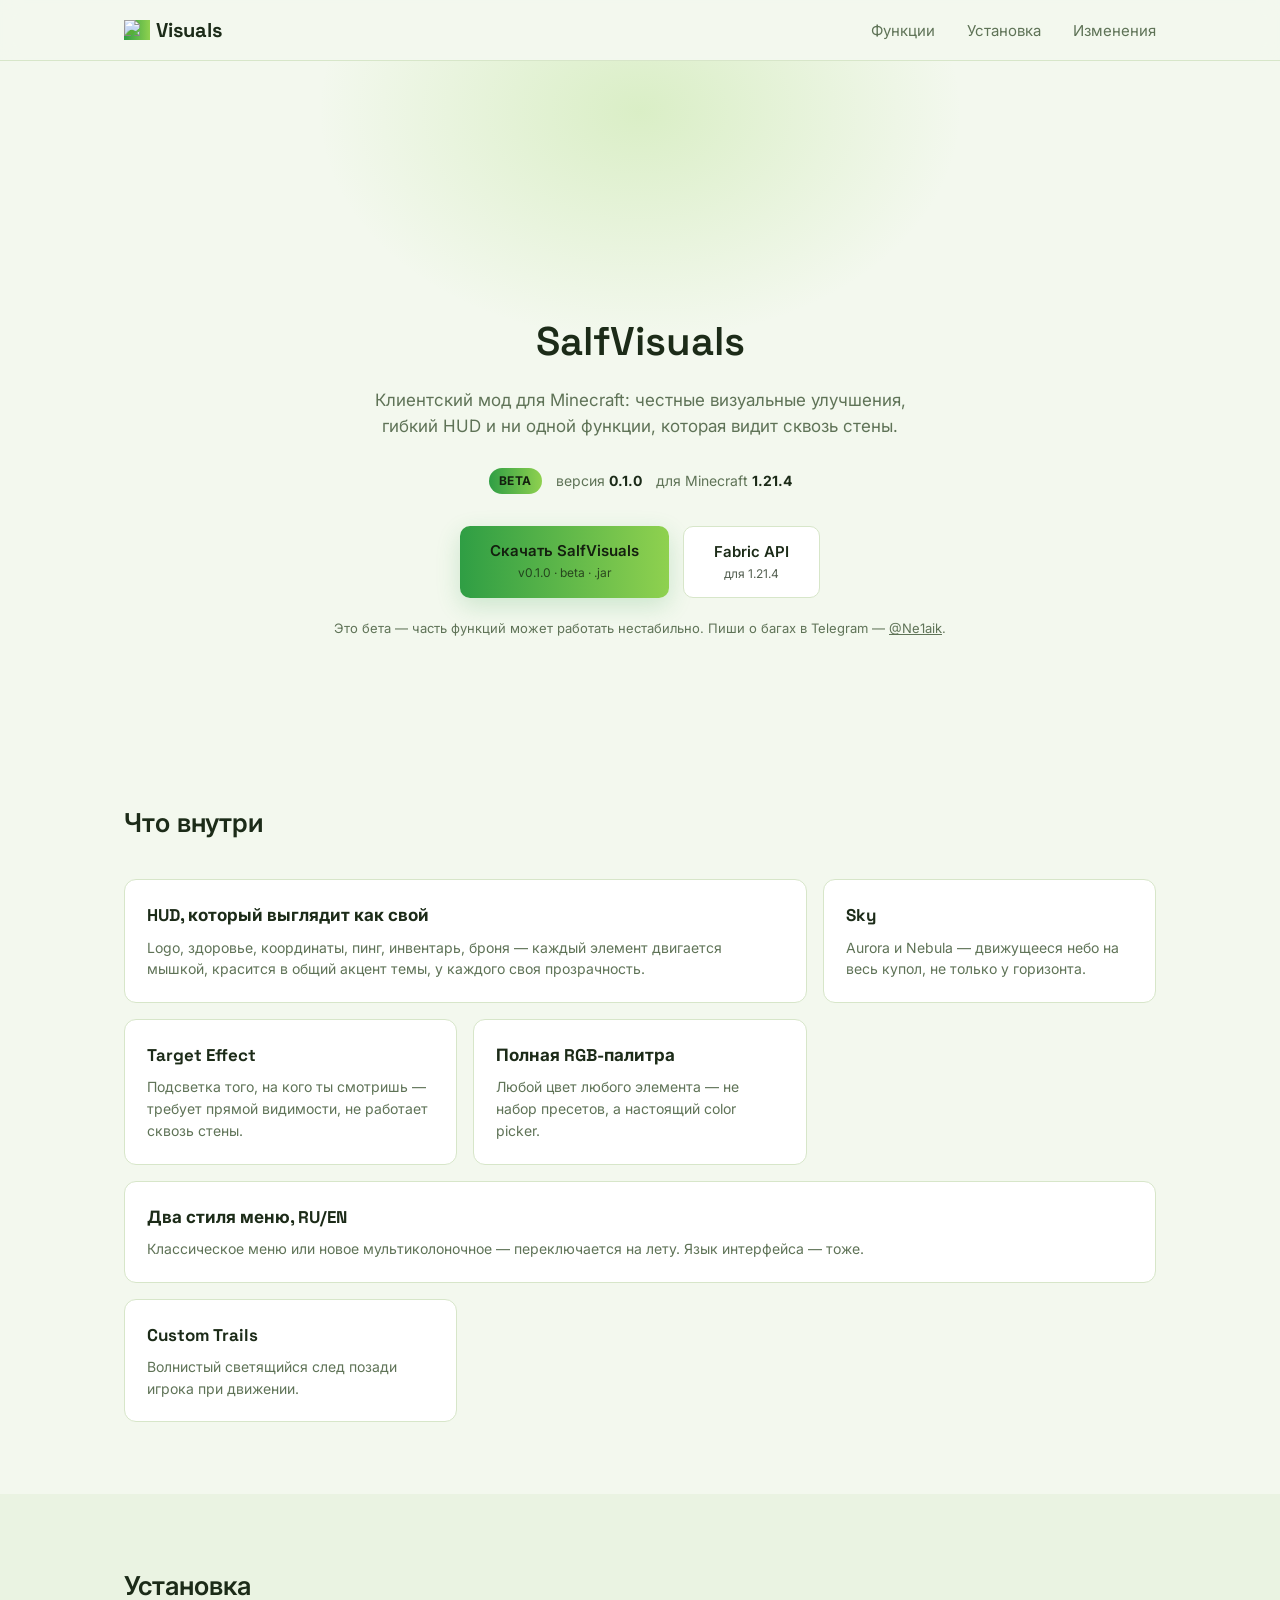
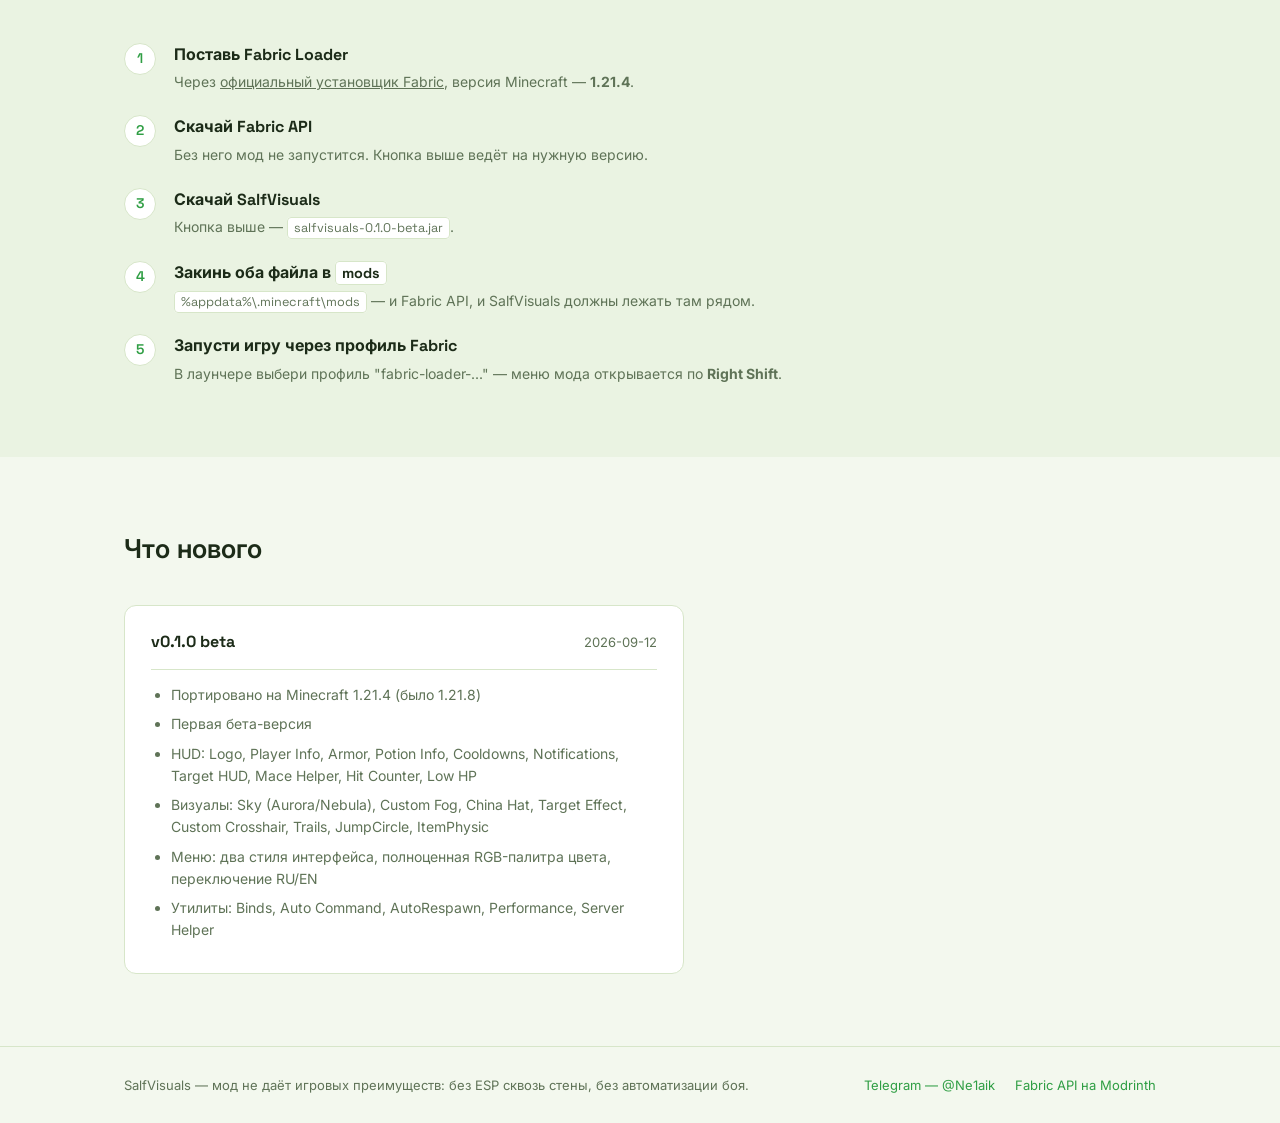
==== index.html @ 9f73f0ee "Add files via upload" ====
<!DOCTYPE html>
<html lang="ru">
<head>
<meta charset="UTF-8">
<meta name="viewport" content="width=device-width, initial-scale=1.0">
<title>SalfVisuals — визуальный клиент для Minecraft</title>
<link rel="preconnect" href="https://fonts.googleapis.com">
<link href="https://fonts.googleapis.com/css2?family=Space+Grotesk:wght@400;500;600;700&family=Inter:wght@400;500;600&display=swap" rel="stylesheet">
<link rel="stylesheet" href="style.css">
</head>
<body>

<header class="topbar">
  <div class="wrap topbar-inner">
    <span class="wordmark"><img src="assets/sf_logo.png" alt="SF" class="wordmark-icon">Visuals</span>
    <nav class="topnav">
      <a href="#features">Функции</a>
      <a href="#install">Установка</a>
      <a href="#changelog">Изменения</a>
    </nav>
  </div>
</header>

<section class="hero">
  <div class="wrap hero-inner">
    <img src="assets/sf_logo.png" alt="SF" class="hero-logo-img">
    <h1>SalfVisuals</h1>
    <p class="hero-tagline">Клиентский мод для Minecraft: честные визуальные улучшения, гибкий HUD и ни одной функции, которая видит сквозь стены.</p>

    <div class="hero-meta">
      <span class="badge" id="badge-stage">BETA</span>
      <span class="meta-item">версия <strong id="meta-version">—</strong></span>
      <span class="meta-item">для Minecraft <strong id="meta-mc">—</strong></span>
    </div>

    <div class="hero-actions">
      <a href="#" class="btn btn-primary" id="download-jar">
        Скачать SalfVisuals
        <span class="btn-sub" id="download-jar-sub">.jar файл</span>
      </a>
      <a href="#" class="btn btn-secondary" id="download-fabric" target="_blank" rel="noopener">
        Fabric API
        <span class="btn-sub" id="download-fabric-sub">обязательно нужен</span>
      </a>
    </div>

    <p class="hero-note">Это бета — часть функций может работать нестабильно. Пиши о багах в Telegram — <a href="https://t.me/Ne1aik" target="_blank" rel="noopener">@Ne1aik</a>.</p>
  </div>
</section>

<section class="section" id="features">
  <div class="wrap">
    <h2>Что внутри</h2>
    <div class="feature-grid">

      <article class="feature feature-large">
        <h3>HUD, который выглядит как свой</h3>
        <p>Logo, здоровье, координаты, пинг, инвентарь, броня — каждый элемент двигается мышкой, красится в общий акцент темы, у каждого своя прозрачность.</p>
      </article>

      <article class="feature">
        <h3>Sky</h3>
        <p>Aurora и Nebula — движущееся небо на весь купол, не только у горизонта.</p>
      </article>

      <article class="feature">
        <h3>Target Effect</h3>
        <p>Подсветка того, на кого ты смотришь — требует прямой видимости, не работает сквозь стены.</p>
      </article>

      <article class="feature">
        <h3>Полная RGB-палитра</h3>
        <p>Любой цвет любого элемента — не набор пресетов, а настоящий color picker.</p>
      </article>

      <article class="feature feature-wide">
        <h3>Два стиля меню, RU/EN</h3>
        <p>Классическое меню или новое мультиколоночное — переключается на лету. Язык интерфейса — тоже.</p>
      </article>

      <article class="feature">
        <h3>Custom Trails</h3>
        <p>Волнистый светящийся след позади игрока при движении.</p>
      </article>

    </div>
  </div>
</section>

<section class="section section-alt" id="install">
  <div class="wrap">
    <h2>Установка</h2>
    <ol class="steps">
      <li>
        <span class="step-num">1</span>
        <div>
          <h4>Поставь Fabric Loader</h4>
          <p>Через <a href="https://fabricmc.net/use/installer/" target="_blank" rel="noopener">официальный установщик Fabric</a>, версия Minecraft — <strong id="step-mc">1.21.4</strong>.</p>
        </div>
      </li>
      <li>
        <span class="step-num">2</span>
        <div>
          <h4>Скачай Fabric API</h4>
          <p>Без него мод не запустится. Кнопка выше ведёт на нужную версию.</p>
        </div>
      </li>
      <li>
        <span class="step-num">3</span>
        <div>
          <h4>Скачай SalfVisuals</h4>
          <p>Кнопка выше — <code id="step-jar">salfvisuals-0.1.0-beta.jar</code>.</p>
        </div>
      </li>
      <li>
        <span class="step-num">4</span>
        <div>
          <h4>Закинь оба файла в <code>mods</code></h4>
          <p><code>%appdata%\.minecraft\mods</code> — и Fabric API, и SalfVisuals должны лежать там рядом.</p>
        </div>
      </li>
      <li>
        <span class="step-num">5</span>
        <div>
          <h4>Запусти игру через профиль Fabric</h4>
          <p>В лаунчере выбери профиль "fabric-loader-..." — меню мода открывается по <strong>Right Shift</strong>.</p>
        </div>
      </li>
    </ol>
  </div>
</section>

<section class="section" id="changelog">
  <div class="wrap">
    <h2>Что нового</h2>
    <div class="changelog-card">
      <div class="changelog-head">
        <strong id="changelog-version">v0.1.0 beta</strong>
        <span id="changelog-date">—</span>
      </div>
      <ul id="changelog-list"></ul>
    </div>
  </div>
</section>

<footer class="footer">
  <div class="wrap footer-inner">
    <span>SalfVisuals — мод не даёт игровых преимуществ: без ESP сквозь стены, без автоматизации боя.</span>
    <span class="footer-links">
      <a href="https://t.me/Ne1aik" target="_blank" rel="noopener">Telegram — @Ne1aik</a>
      <a href="https://modrinth.com/mod/fabric-api" target="_blank" rel="noopener">Fabric API на Modrinth</a>
    </span>
  </div>
</footer>

<script src="script.js"></script>
</body>
</html>
---- style.css ----
:root {
  --bg: #f3f8ee;
  --bg-alt: #eaf3e2;
  --card: #ffffff;
  --card-border: #d7e6c9;
  --text: #1c2b18;
  --text-dim: #5f7357;
  --accent-a: #2f9e44;
  --accent-b: #8fd14f;
  --grad: linear-gradient(90deg, var(--accent-a), var(--accent-b));
}

* { box-sizing: border-box; }

html { scroll-behavior: smooth; }

body {
  margin: 0;
  background: var(--bg);
  color: var(--text);
  font-family: 'Inter', system-ui, sans-serif;
  line-height: 1.55;
  -webkit-font-smoothing: antialiased;
}

h1, h2, h3, h4, .wordmark {
  font-family: 'Space Grotesk', 'Inter', sans-serif;
}

.wrap {
  max-width: 1080px;
  margin: 0 auto;
  padding: 0 24px;
}

a { color: inherit; }

code {
  font-family: 'Space Grotesk', monospace;
  background: var(--card);
  border: 1px solid var(--card-border);
  border-radius: 4px;
  padding: 2px 6px;
  font-size: 0.9em;
}

.topbar {
  position: sticky;
  top: 0;
  z-index: 10;
  background: rgba(243, 248, 238, 0.85);
  backdrop-filter: blur(10px);
  border-bottom: 1px solid var(--card-border);
}
.topbar-inner {
  display: flex;
  align-items: center;
  justify-content: space-between;
  height: 60px;
}
.wordmark {
  display: flex;
  align-items: center;
  gap: 6px;
  font-weight: 700;
  font-size: 20px;
  color: var(--text);
}
.wordmark-icon {
  width: 26px;
  height: auto;
  aspect-ratio: 452 / 331;
  -webkit-mask-image: var(--logo-mask);
  mask-image: var(--logo-mask);
  -webkit-mask-size: contain;
  mask-size: contain;
  -webkit-mask-repeat: no-repeat;
  mask-repeat: no-repeat;
  -webkit-mask-position: center;
  mask-position: center;
  background: var(--grad);
  display: inline-block;
}
.topnav a {
  text-decoration: none;
  color: var(--text-dim);
  margin-left: 28px;
  font-size: 15px;
  transition: color 0.15s;
}
.topnav a:hover { color: var(--text); }

.hero {
  padding: 100px 0 80px;
  text-align: center;
  position: relative;
  overflow: hidden;
}
.hero::before {
  content: "";
  position: absolute;
  top: -200px;
  left: 50%;
  transform: translateX(-50%);
  width: 700px;
  height: 500px;
  background: radial-gradient(ellipse at center, rgba(143, 209, 79, 0.25), transparent 65%);
  pointer-events: none;
}
.hero-inner { position: relative; }
.hero-logo-img {
  --logo-mask: url('assets/sf_logo.png');
  width: 180px;
  height: auto;
  aspect-ratio: 452 / 331;
  -webkit-mask-image: var(--logo-mask);
  mask-image: var(--logo-mask);
  -webkit-mask-size: contain;
  mask-size: contain;
  -webkit-mask-repeat: no-repeat;
  mask-repeat: no-repeat;
  -webkit-mask-position: center;
  mask-position: center;
  background: var(--grad);
  display: block;
  margin: 0 auto 18px;
}
.hero h1 {
  font-size: 40px;
  font-weight: 600;
  margin: 0 0 14px;

}
.hero-tagline {
  max-width: 540px;
  margin: 0 auto 28px;
  color: var(--text-dim);
  font-size: 17px;
}
.hero-meta {
  display: flex;
  align-items: center;
  justify-content: center;
  gap: 14px;
  margin-bottom: 32px;
  flex-wrap: wrap;
}
.badge {
  background: var(--grad);
  color: #14200f;
  font-weight: 700;
  font-size: 12px;
  padding: 4px 10px;
  border-radius: 20px;
  letter-spacing: 0.5px;
}
.meta-item {
  color: var(--text-dim);
  font-size: 14px;
}
.meta-item strong { color: var(--text); }

.hero-actions {
  display: flex;
  gap: 14px;
  justify-content: center;
  flex-wrap: wrap;
  margin-bottom: 20px;
}
.btn {
  display: flex;
  flex-direction: column;
  align-items: center;
  padding: 13px 30px;
  border-radius: 10px;
  text-decoration: none;
  font-weight: 600;
  font-size: 15px;
  transition: transform 0.15s, box-shadow 0.15s;
}
.btn:hover { transform: translateY(-1px); }
.btn-primary {
  background: var(--grad);
  color: #14200f;
  box-shadow: 0 8px 24px rgba(47, 158, 68, 0.2);
}
.btn-secondary {
  background: var(--card);
  border: 1px solid var(--card-border);
  color: var(--text);
}
.btn-sub {
  font-weight: 400;
  font-size: 12px;
  opacity: 0.75;
  margin-top: 2px;
}
.hero-note {
  color: var(--text-dim);
  font-size: 13px;
}

.section { padding: 72px 0; }
.section-alt { background: var(--bg-alt); }
.section h2 {
  font-size: 26px;
  font-weight: 600;
  margin: 0 0 36px;
}

.feature-grid {
  display: grid;
  grid-template-columns: repeat(3, 1fr);
  gap: 16px;
}
.feature {
  background: var(--card);
  border: 1px solid var(--card-border);
  border-radius: 12px;
  padding: 22px;
}
.feature-large { grid-column: span 2; }
.feature-wide { grid-column: span 3; }
.feature h3 {
  font-size: 17px;
  margin: 0 0 8px;
}
.feature p {
  margin: 0;
  color: var(--text-dim);
  font-size: 14px;
}

.steps {
  list-style: none;
  padding: 0;
  margin: 0;
  display: flex;
  flex-direction: column;
  gap: 22px;
}
.steps li {
  display: flex;
  gap: 18px;
  align-items: flex-start;
}
.step-num {
  flex-shrink: 0;
  width: 32px;
  height: 32px;
  border-radius: 50%;
  background: var(--card);
  border: 1px solid var(--card-border);
  display: flex;
  align-items: center;
  justify-content: center;
  font-family: 'Space Grotesk', sans-serif;
  font-weight: 600;
  font-size: 14px;
  color: var(--accent-a);
}
.steps h4 {
  margin: 0 0 4px;
  font-size: 16px;
}
.steps p {
  margin: 0;
  color: var(--text-dim);
  font-size: 14px;
}

.changelog-card {
  background: var(--card);
  border: 1px solid var(--card-border);
  border-radius: 12px;
  padding: 24px 26px;
  max-width: 560px;
}
.changelog-head {
  display: flex;
  justify-content: space-between;
  align-items: baseline;
  margin-bottom: 14px;
  padding-bottom: 14px;
  border-bottom: 1px solid var(--card-border);
}
.changelog-head strong { font-family: 'Space Grotesk', sans-serif; font-size: 16px; }
.changelog-head span { color: var(--text-dim); font-size: 13px; }
#changelog-list {
  margin: 0;
  padding-left: 20px;
  color: var(--text-dim);
  font-size: 14px;
}
#changelog-list li { margin-bottom: 8px; }

.footer {
  border-top: 1px solid var(--card-border);
  padding: 28px 0;
}
.footer-inner {
  display: flex;
  justify-content: space-between;
  align-items: center;
  flex-wrap: wrap;
  gap: 12px;
  color: var(--text-dim);
  font-size: 13px;
}
.footer-links {
  display: flex;
  gap: 20px;
  flex-wrap: wrap;
}
.footer-inner a {
  text-decoration: none;
  color: var(--accent-a);
}

@media (max-width: 720px) {
  .feature-grid { grid-template-columns: 1fr; }
  .feature-large, .feature-wide { grid-column: span 1; }
  .hero h1 { font-size: 30px; }
  .hero-logo-img { width: 130px; }
  .topnav { display: none; }
}

@media (prefers-reduced-motion: reduce) {
  html { scroll-behavior: auto; }
  .btn:hover { transform: none; }
}

a:focus-visible, .btn:focus-visible {
  outline: 2px solid var(--accent-a);
  outline-offset: 2px;
}
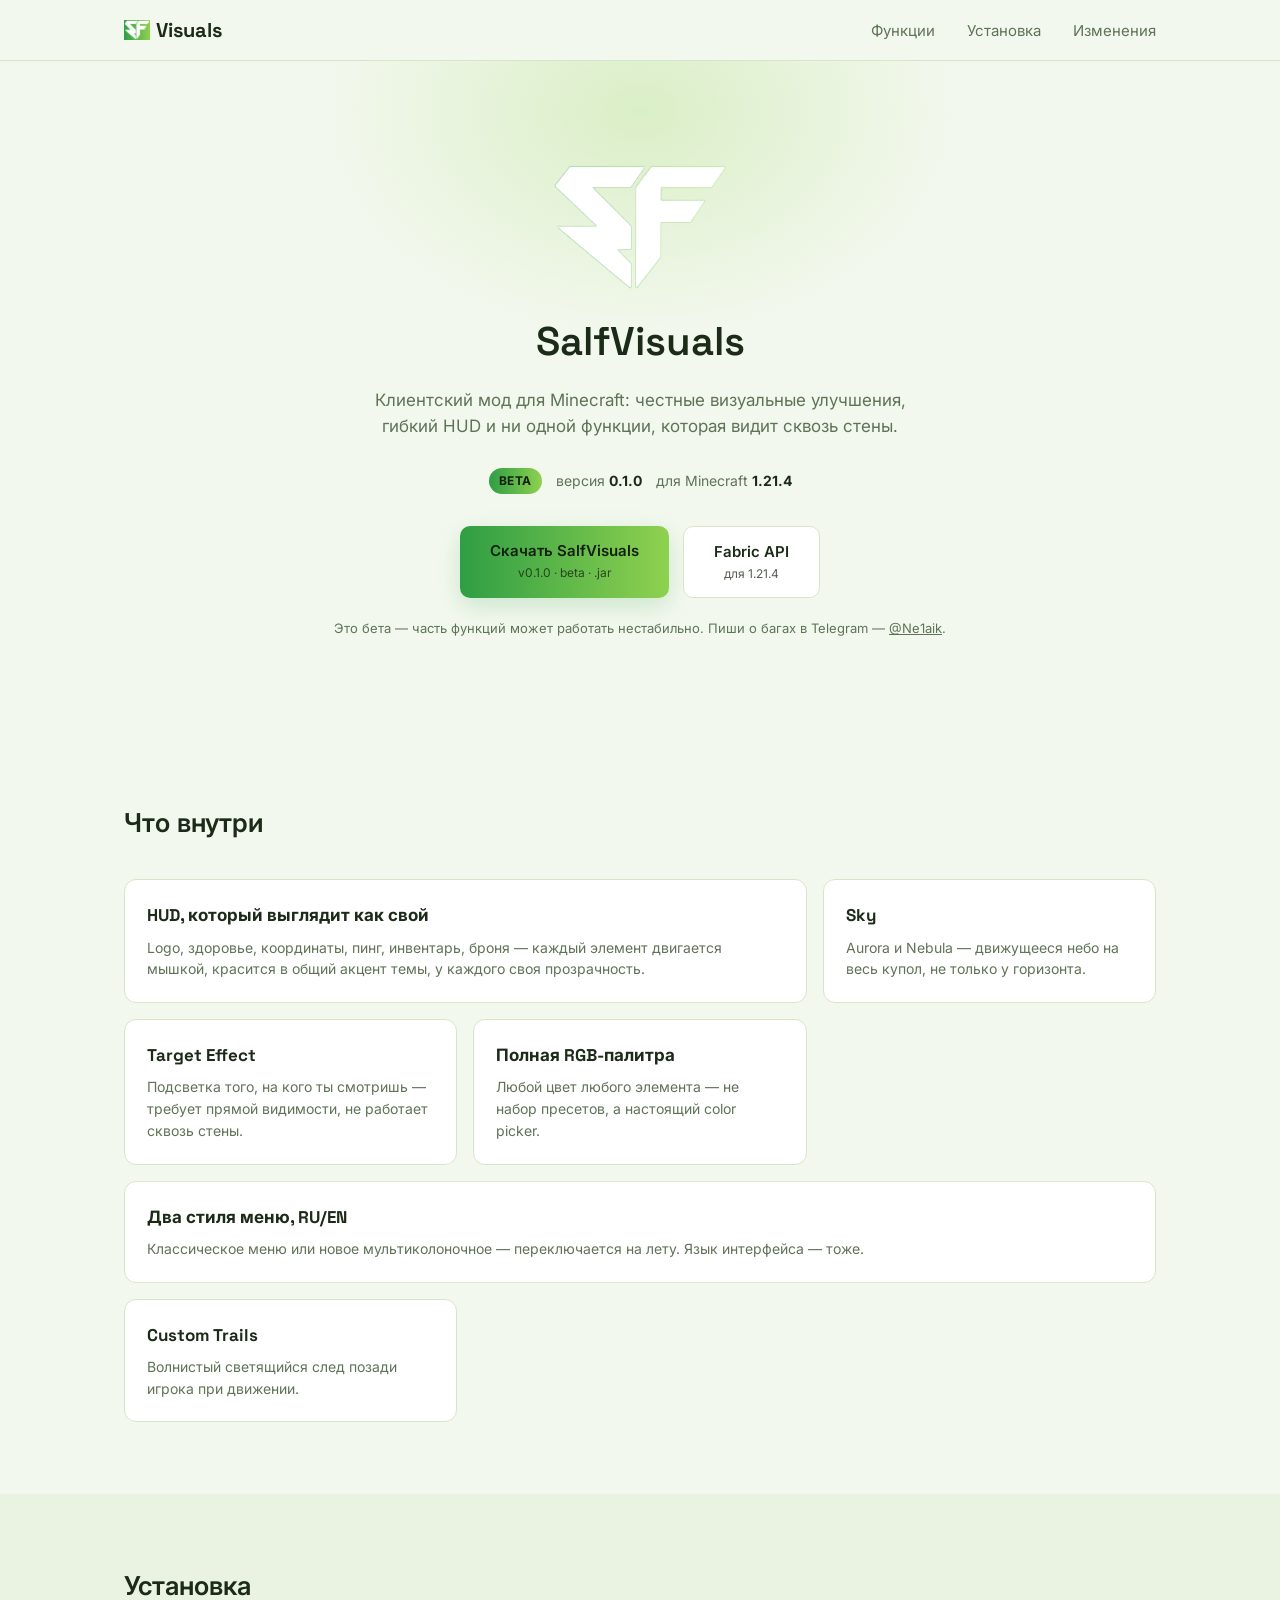
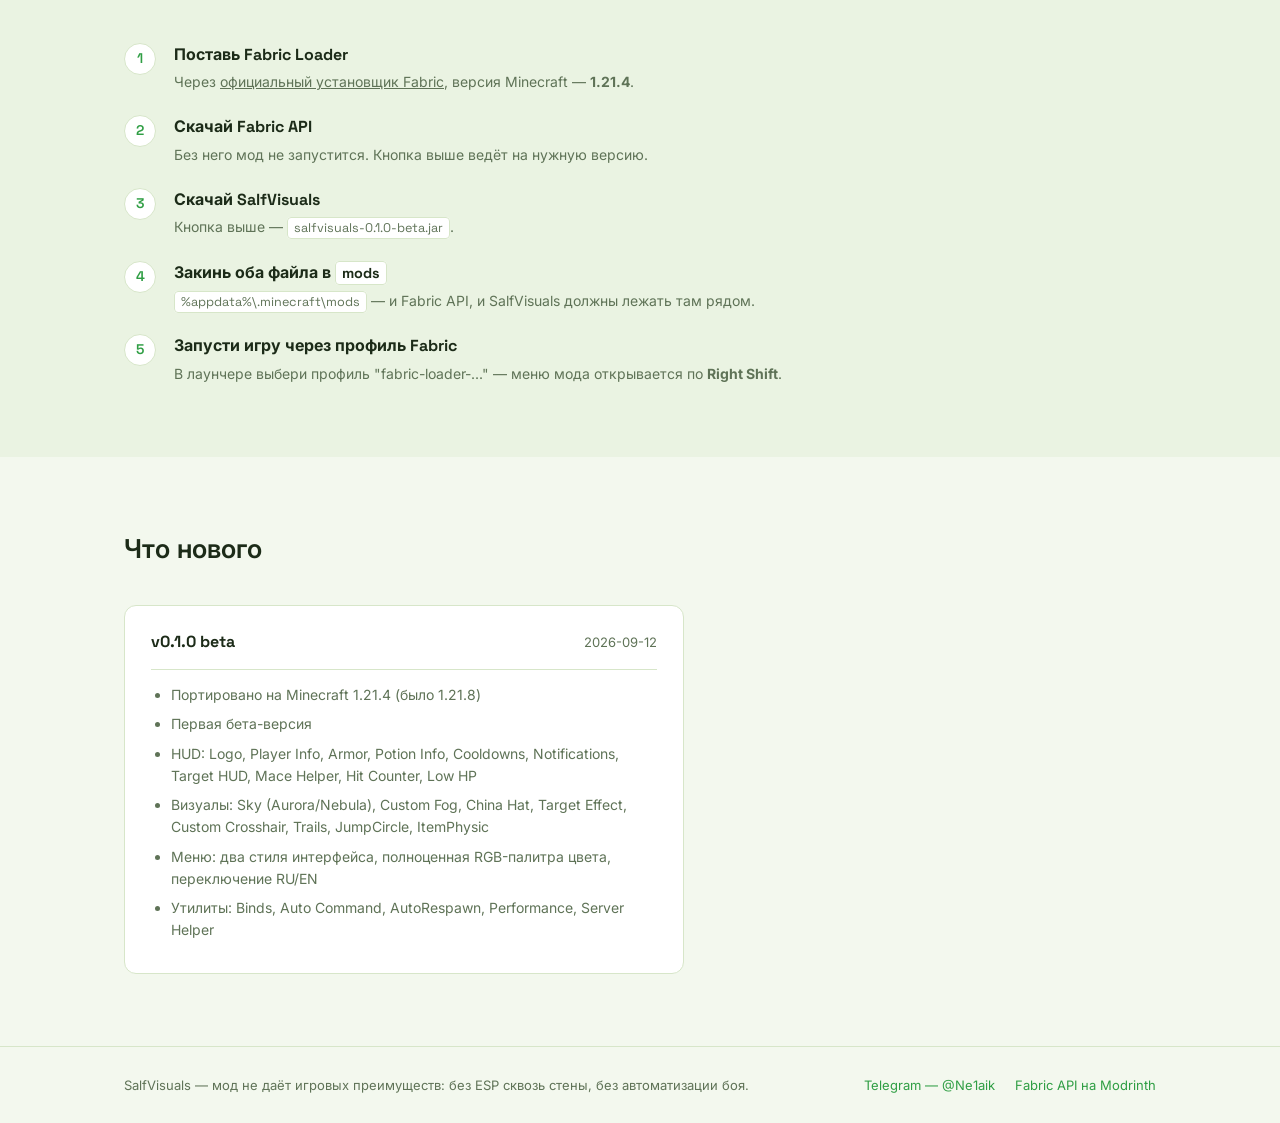
==== commit cf3cbdc1: "Add files via upload" ====
--- a/index.html
+++ b/index.html
@@ -12,7 +12,7 @@
 
 <header class="topbar">
   <div class="wrap topbar-inner">
-    <span class="wordmark"><img src="assets/sf_logo.png" alt="SF" class="wordmark-icon">Visuals</span>
+    <span class="wordmark"><img src="sf_logo.png" alt="SF" class="wordmark-icon">Visuals</span>
     <nav class="topnav">
       <a href="#features">Функции</a>
       <a href="#install">Установка</a>
@@ -23,7 +23,7 @@
 
 <section class="hero">
   <div class="wrap hero-inner">
-    <img src="assets/sf_logo.png" alt="SF" class="hero-logo-img">
+    <img src="sf_logo.png" alt="SF" class="hero-logo-img">
     <h1>SalfVisuals</h1>
     <p class="hero-tagline">Клиентский мод для Minecraft: честные визуальные улучшения, гибкий HUD и ни одной функции, которая видит сквозь стены.</p>
 
--- a/style.css
+++ b/style.css
@@ -109,7 +109,7 @@
 }
 .hero-inner { position: relative; }
 .hero-logo-img {
-  --logo-mask: url('assets/sf_logo.png');
+  --logo-mask: url('sf_logo.png');
   width: 180px;
   height: auto;
   aspect-ratio: 452 / 331;
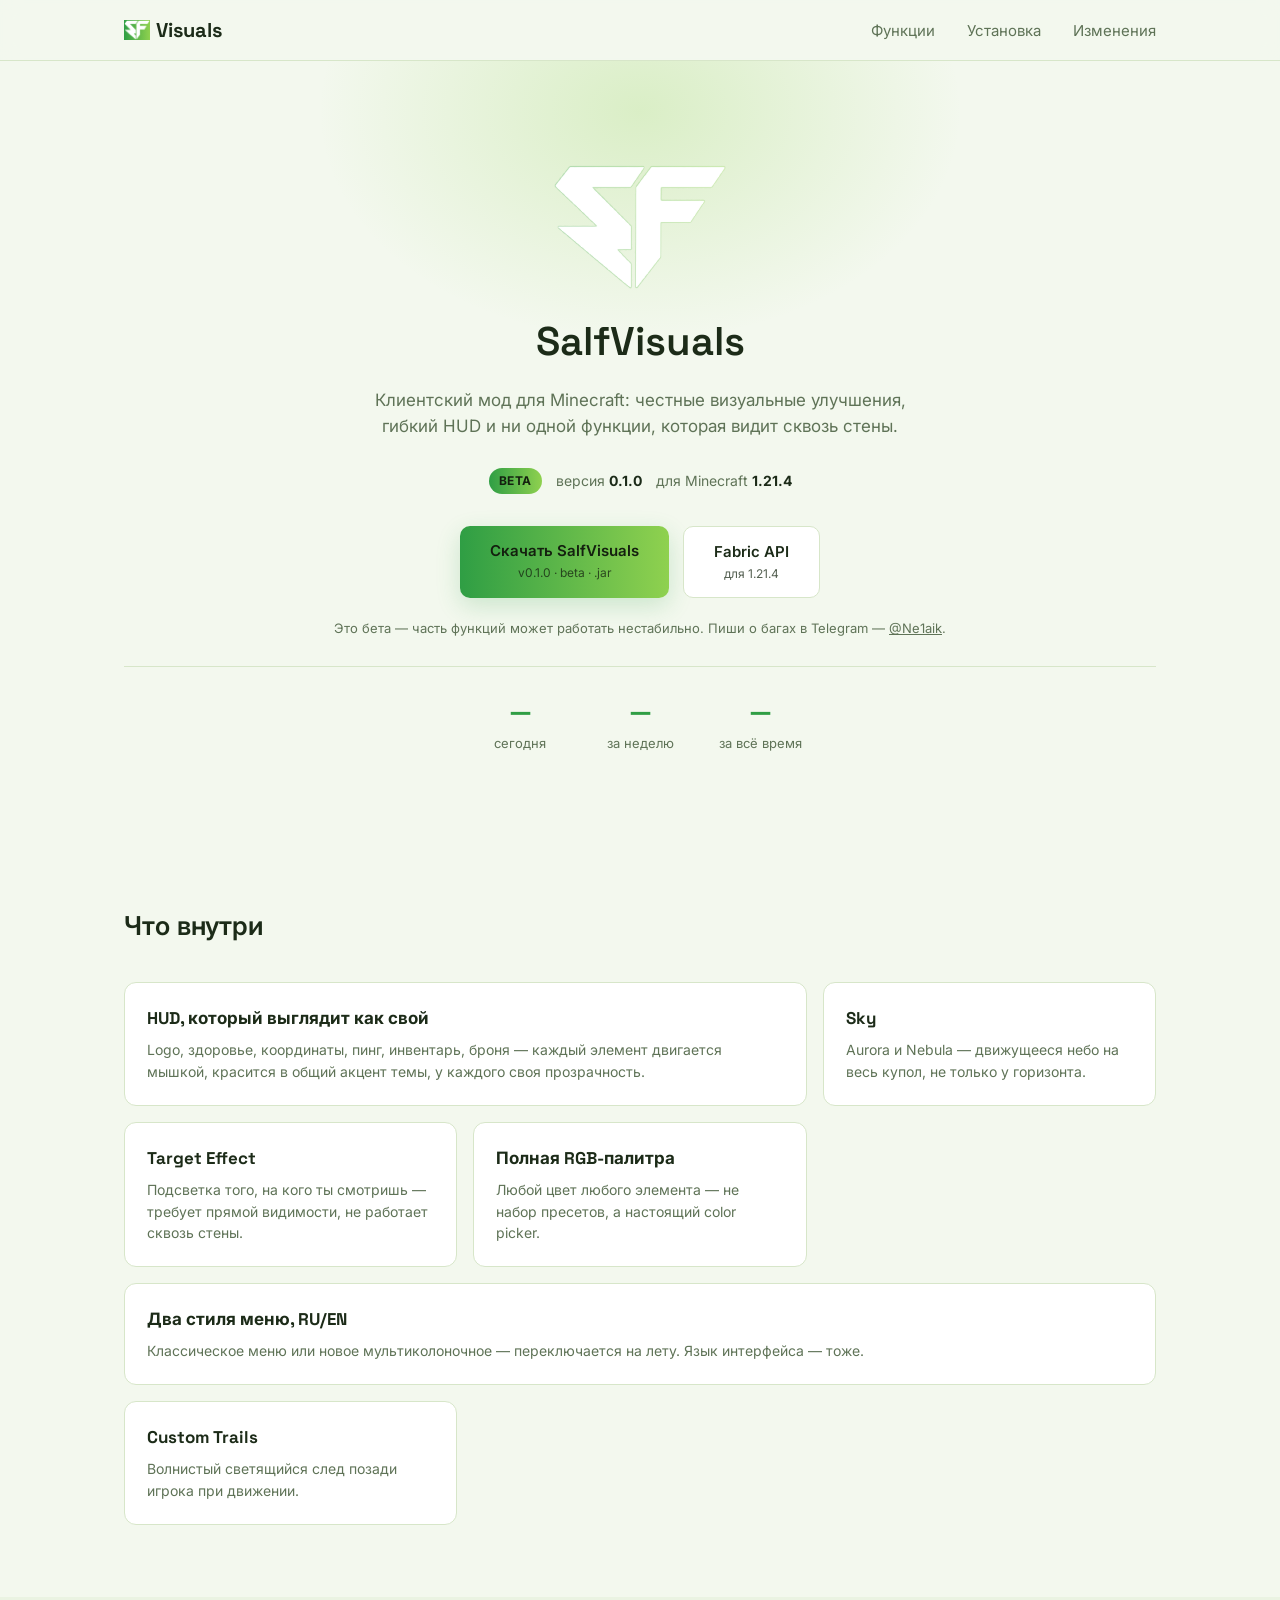
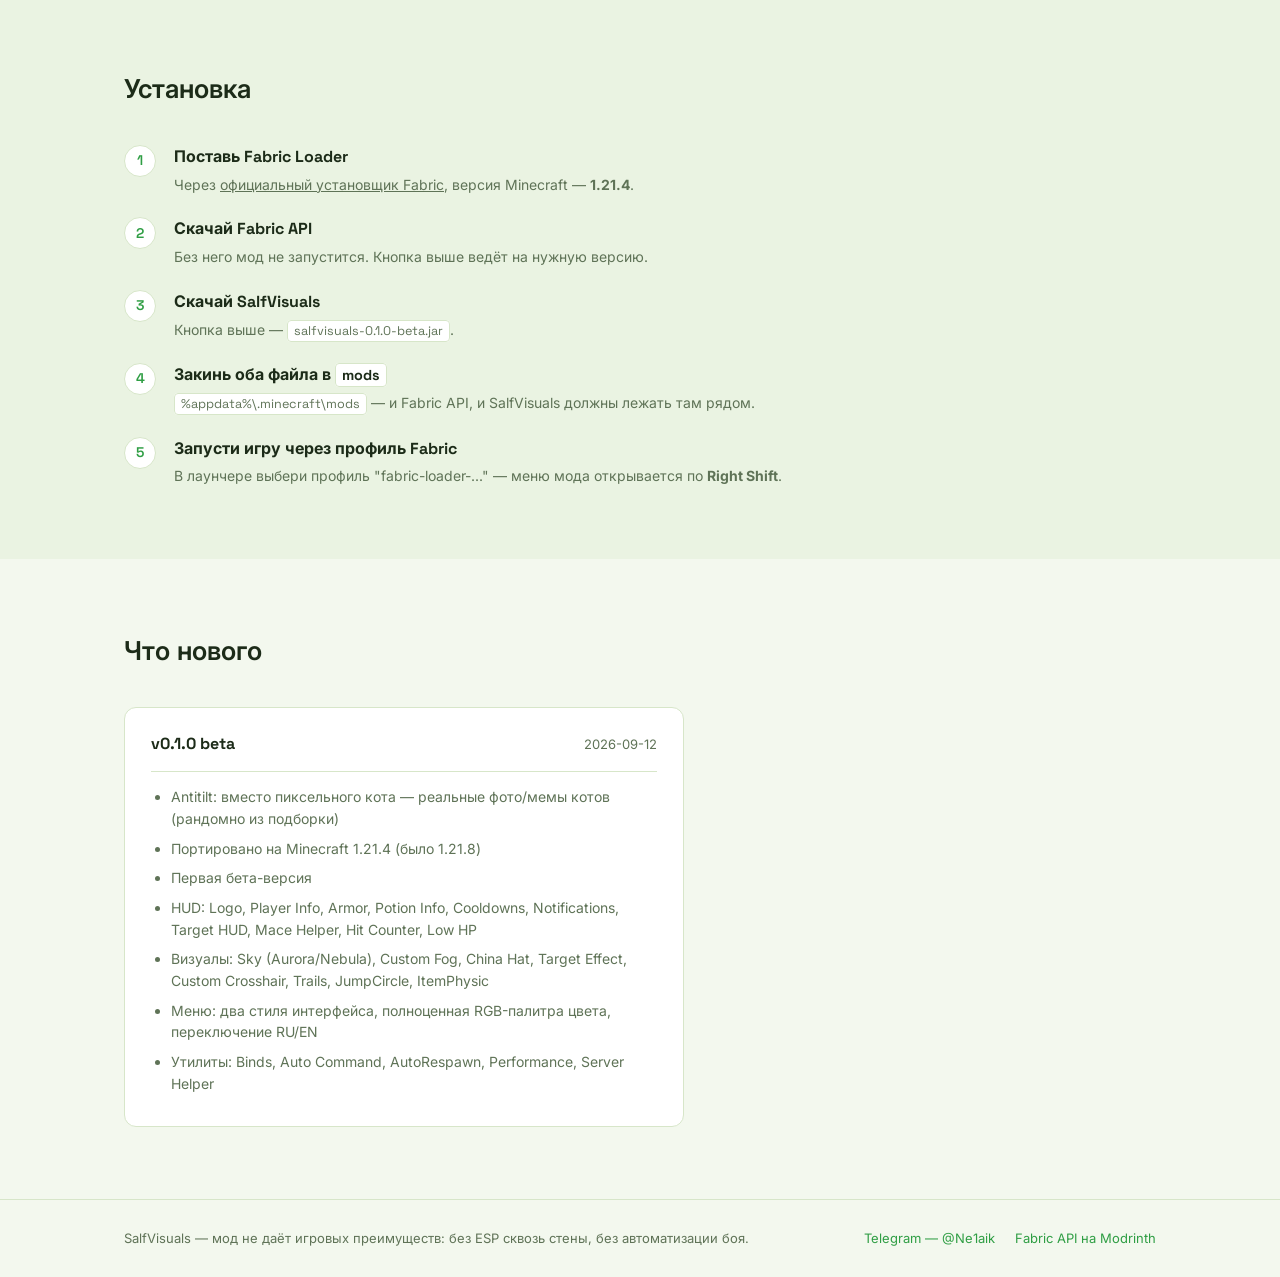
==== commit a1237722: "Add files via upload" ====
--- a/index.html
+++ b/index.html
@@ -45,6 +45,21 @@
     </div>
 
     <p class="hero-note">Это бета — часть функций может работать нестабильно. Пиши о багах в Telegram — <a href="https://t.me/Ne1aik" target="_blank" rel="noopener">@Ne1aik</a>.</p>
+
+    <div class="download-stats" id="download-stats" hidden aria-label="Статистика скачиваний">
+      <div class="download-stats__item">
+        <span class="download-stats__value" data-key="today">—</span>
+        <span class="download-stats__label">сегодня</span>
+      </div>
+      <div class="download-stats__item">
+        <span class="download-stats__value" data-key="week">—</span>
+        <span class="download-stats__label">за неделю</span>
+      </div>
+      <div class="download-stats__item">
+        <span class="download-stats__value" data-key="allTime">—</span>
+        <span class="download-stats__label">за всё время</span>
+      </div>
+    </div>
   </div>
 </section>
 
--- a/style.css
+++ b/style.css
@@ -200,6 +200,34 @@
   font-size: 13px;
 }
 
+.download-stats {
+  display: flex;
+  gap: 36px;
+  justify-content: center;
+  flex-wrap: wrap;
+  margin-top: 28px;
+  padding-top: 24px;
+  border-top: 1px solid var(--card-border);
+}
+.download-stats__item {
+  text-align: center;
+  min-width: 84px;
+}
+.download-stats__value {
+  display: block;
+  font-family: 'Space Grotesk', sans-serif;
+  font-size: 26px;
+  font-weight: 700;
+  color: var(--accent-a);
+  font-variant-numeric: tabular-nums;
+}
+.download-stats__label {
+  display: block;
+  margin-top: 2px;
+  color: var(--text-dim);
+  font-size: 13px;
+}
+
 .section { padding: 72px 0; }
 .section-alt { background: var(--bg-alt); }
 .section h2 {
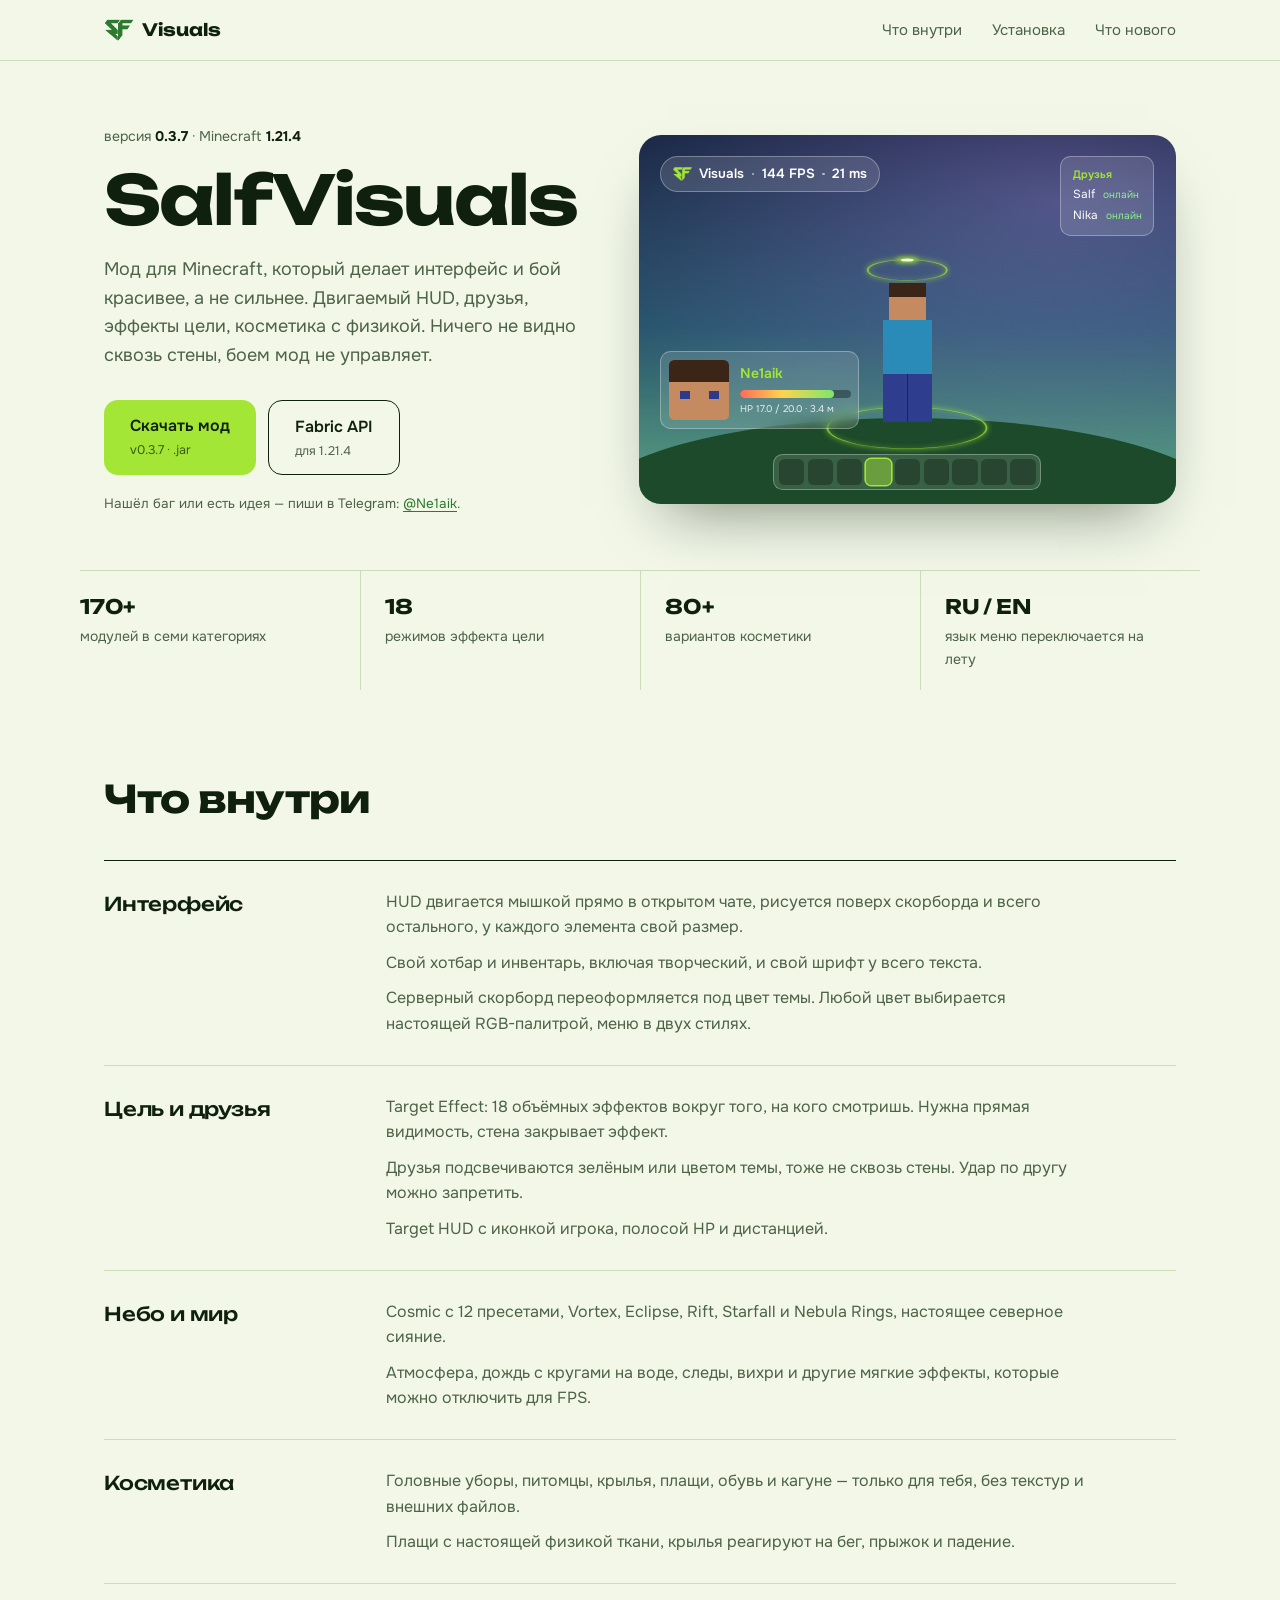
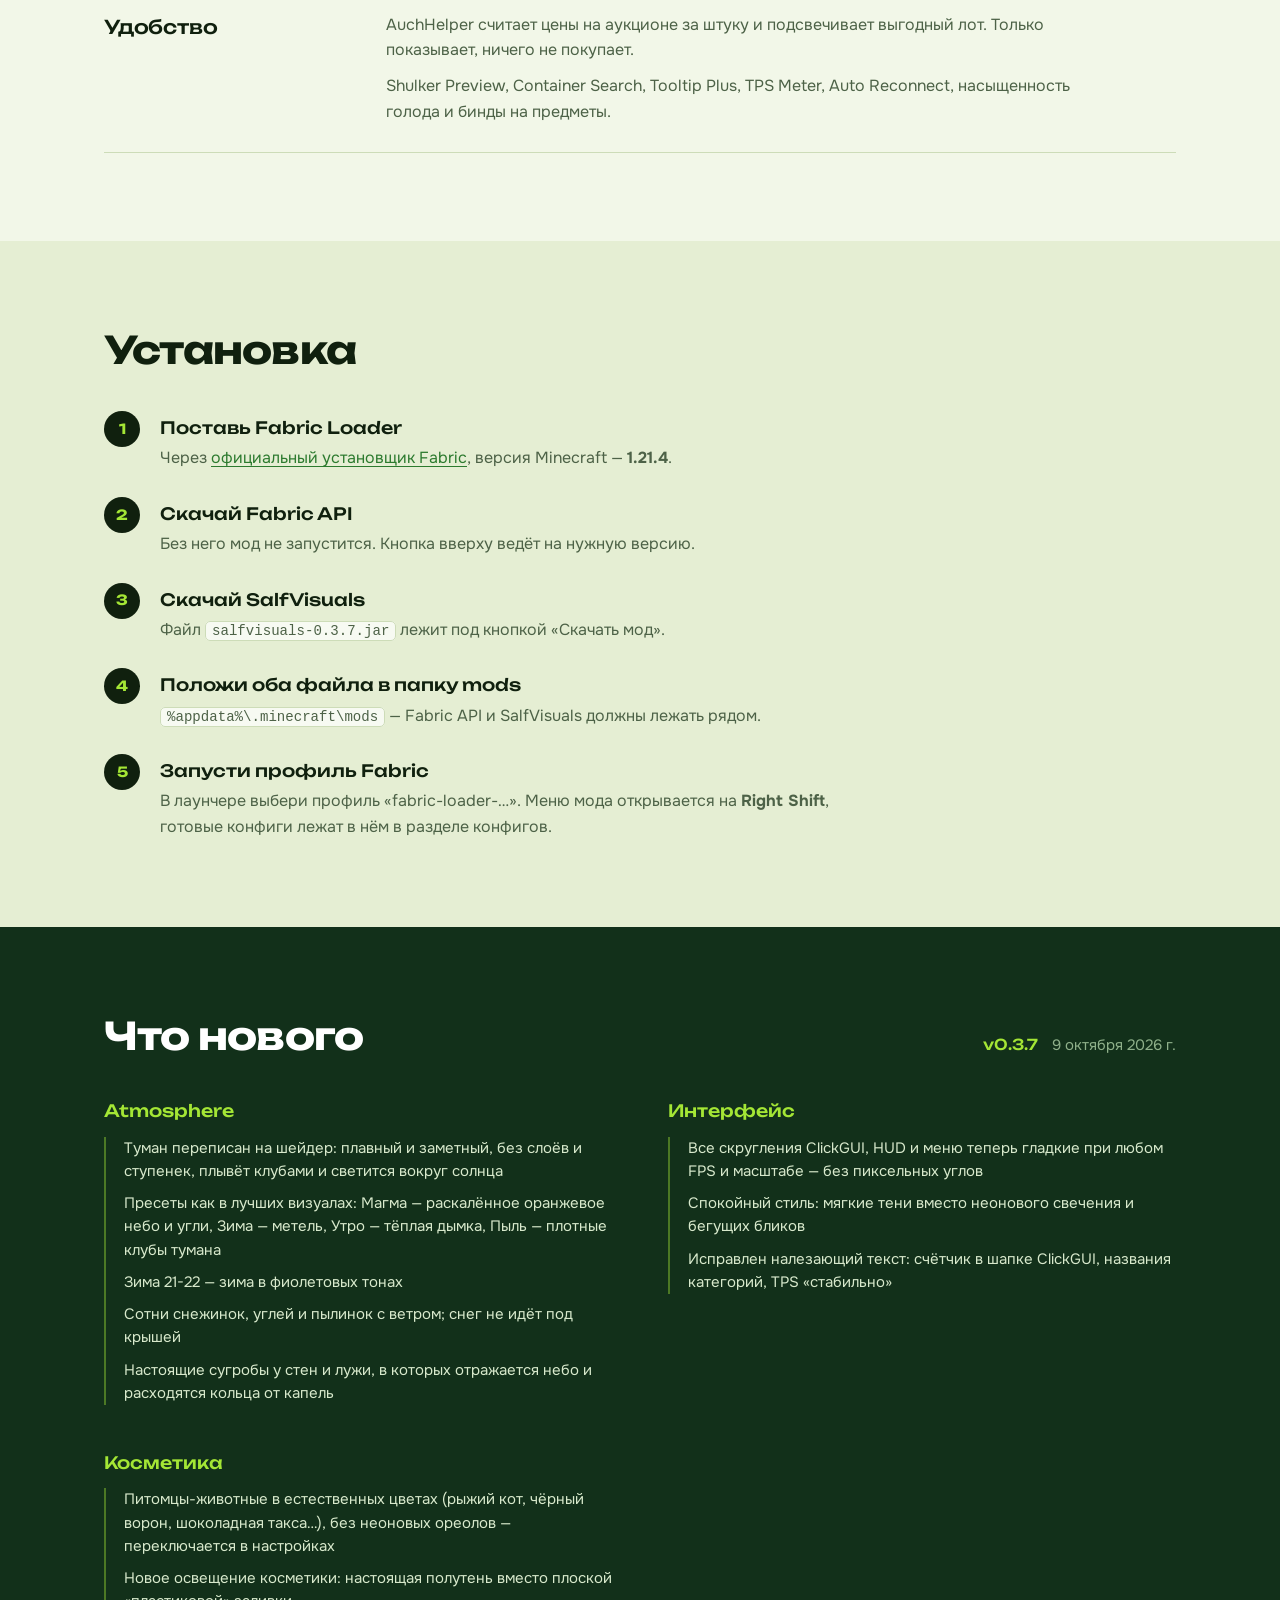
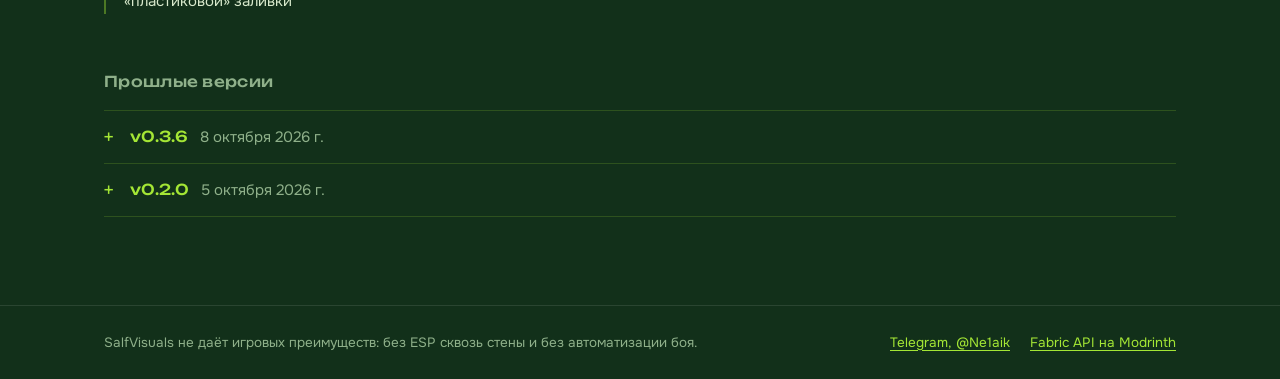
==== commit c57af357: "Add files via upload" ====
--- a/index.html
+++ b/index.html
@@ -3,166 +3,208 @@
 <head>
 <meta charset="UTF-8">
 <meta name="viewport" content="width=device-width, initial-scale=1.0">
-<title>SalfVisuals — визуальный клиент для Minecraft</title>
+<title>SalfVisuals — визуальный мод для Minecraft</title>
+<meta name="description" content="SalfVisuals — клиентский мод для Minecraft 1.21.4 на Fabric: гибкий HUD, друзья, красивые эффекты цели, косметика с физикой и помощник аукциона. Без ESP сквозь стены.">
 <link rel="preconnect" href="https://fonts.googleapis.com">
-<link href="https://fonts.googleapis.com/css2?family=Space+Grotesk:wght@400;500;600;700&family=Inter:wght@400;500;600&display=swap" rel="stylesheet">
+<link rel="preconnect" href="https://fonts.gstatic.com" crossorigin>
+<link href="https://fonts.googleapis.com/css2?family=Onest:wght@400;500;600&family=Unbounded:wght@500;700&display=swap" rel="stylesheet">
 <link rel="stylesheet" href="style.css">
 </head>
 <body>
 
-<header class="topbar">
-  <div class="wrap topbar-inner">
-    <span class="wordmark"><img src="sf_logo.png" alt="SF" class="wordmark-icon">Visuals</span>
-    <nav class="topnav">
-      <a href="#features">Функции</a>
+<header class="bar">
+  <div class="wrap bar-in">
+    <a class="brand" href="#top" aria-label="SalfVisuals">
+      <span class="brand-logo" aria-hidden="true"></span>
+      <span class="brand-name">Visuals</span>
+    </a>
+    <nav class="nav" aria-label="Разделы">
+      <a href="#features">Что внутри</a>
       <a href="#install">Установка</a>
-      <a href="#changelog">Изменения</a>
+      <a href="#changelog">Что нового</a>
     </nav>
   </div>
 </header>
 
+<main id="top">
+
 <section class="hero">
-  <div class="wrap hero-inner">
-    <img src="sf_logo.png" alt="SF" class="hero-logo-img">
-    <h1>SalfVisuals</h1>
-    <p class="hero-tagline">Клиентский мод для Minecraft: честные визуальные улучшения, гибкий HUD и ни одной функции, которая видит сквозь стены.</p>
-
-    <div class="hero-meta">
-      <span class="badge" id="badge-stage">BETA</span>
-      <span class="meta-item">версия <strong id="meta-version">—</strong></span>
-      <span class="meta-item">для Minecraft <strong id="meta-mc">—</strong></span>
-    </div>
-
-    <div class="hero-actions">
-      <a href="#" class="btn btn-primary" id="download-jar">
-        Скачать SalfVisuals
-        <span class="btn-sub" id="download-jar-sub">.jar файл</span>
-      </a>
-      <a href="#" class="btn btn-secondary" id="download-fabric" target="_blank" rel="noopener">
-        Fabric API
-        <span class="btn-sub" id="download-fabric-sub">обязательно нужен</span>
-      </a>
-    </div>
-
-    <p class="hero-note">Это бета — часть функций может работать нестабильно. Пиши о багах в Telegram — <a href="https://t.me/Ne1aik" target="_blank" rel="noopener">@Ne1aik</a>.</p>
-
-    <div class="download-stats" id="download-stats" hidden aria-label="Статистика скачиваний">
-      <div class="download-stats__item">
-        <span class="download-stats__value" data-key="today">—</span>
-        <span class="download-stats__label">сегодня</span>
-      </div>
-      <div class="download-stats__item">
-        <span class="download-stats__value" data-key="week">—</span>
-        <span class="download-stats__label">за неделю</span>
-      </div>
-      <div class="download-stats__item">
-        <span class="download-stats__value" data-key="allTime">—</span>
-        <span class="download-stats__label">за всё время</span>
-      </div>
-    </div>
+  <div class="wrap hero-in">
+    <div class="hero-copy">
+      <p class="hero-status"><span class="badge" id="badge-stage" hidden></span> версия <strong id="meta-version">—</strong> · Minecraft <strong id="meta-mc">—</strong></p>
+      <h1>SalfVisuals</h1>
+      <p class="hero-lead">Мод для Minecraft, который делает интерфейс и бой красивее, а не сильнее. Двигаемый HUD, друзья, эффекты цели, косметика с физикой. Ничего не видно сквозь стены, боем мод не управляет.</p>
+
+      <div class="actions">
+        <a href="#" class="btn btn-main" id="download-jar">
+          Скачать мод
+          <span class="btn-sub" id="download-jar-sub">.jar файл</span>
+        </a>
+        <a href="#" class="btn btn-ghost" id="download-fabric" target="_blank" rel="noopener">
+          Fabric API
+          <span class="btn-sub" id="download-fabric-sub">обязательно нужен</span>
+        </a>
+      </div>
+
+      <p class="hero-note">Нашёл баг или есть идея — пиши в Telegram: <a href="https://t.me/Ne1aik" target="_blank" rel="noopener">@Ne1aik</a>.</p>
+
+      <div class="download-stats" id="download-stats" hidden aria-label="Статистика скачиваний">
+        <div class="ds"><span class="ds-v" data-key="today">—</span><span class="ds-l">сегодня</span></div>
+        <div class="ds"><span class="ds-v" data-key="week">—</span><span class="ds-l">за неделю</span></div>
+        <div class="ds"><span class="ds-v" data-key="allTime">—</span><span class="ds-l">за всё время</span></div>
+      </div>
+    </div>
+
+    <!-- Макет того, как мод выглядит в игре: HUD, Target HUD, эффект цели и хотбар. Только декорация. -->
+    <div class="scene" aria-hidden="true">
+      <div class="scene-hill"></div>
+      <div class="hud-logo"><span class="hud-logo-mark"></span>Visuals<i></i>144 FPS<i></i>21 ms</div>
+      <div class="hud-friend"><b>Друзья</b><span>Salf <em>онлайн</em></span><span>Nika <em>онлайн</em></span></div>
+
+      <div class="target">
+        <div class="ring ring-a"></div>
+        <div class="ring ring-b"></div>
+        <div class="steve"><span class="s-head"></span><span class="s-body"></span><span class="s-leg"></span></div>
+        <span class="spark sp1"></span><span class="spark sp2"></span><span class="spark sp3"></span>
+      </div>
+
+      <div class="hud-target">
+        <div class="hud-head"><span></span></div>
+        <div class="hud-info">
+          <b>Ne1aik</b>
+          <div class="hp"><i></i></div>
+          <small>HP 17.0 / 20.0 · 3.4 м</small>
+        </div>
+      </div>
+
+      <div class="hotbar">
+        <span></span><span></span><span></span><span class="on"></span><span></span><span></span><span></span><span></span><span></span>
+      </div>
+    </div>
+  </div>
+
+  <div class="wrap facts">
+    <div class="fact"><strong>170+</strong><span>модулей в семи категориях</span></div>
+    <div class="fact"><strong>18</strong><span>режимов эффекта цели</span></div>
+    <div class="fact"><strong>80+</strong><span>вариантов косметики</span></div>
+    <div class="fact"><strong>RU / EN</strong><span>язык меню переключается на лету</span></div>
   </div>
 </section>
 
 <section class="section" id="features">
   <div class="wrap">
-    <h2>Что внутри</h2>
-    <div class="feature-grid">
-
-      <article class="feature feature-large">
-        <h3>HUD, который выглядит как свой</h3>
-        <p>Logo, здоровье, координаты, пинг, инвентарь, броня — каждый элемент двигается мышкой, красится в общий акцент темы, у каждого своя прозрачность.</p>
-      </article>
-
-      <article class="feature">
-        <h3>Sky</h3>
-        <p>Aurora и Nebula — движущееся небо на весь купол, не только у горизонта.</p>
-      </article>
-
-      <article class="feature">
-        <h3>Target Effect</h3>
-        <p>Подсветка того, на кого ты смотришь — требует прямой видимости, не работает сквозь стены.</p>
-      </article>
-
-      <article class="feature">
-        <h3>Полная RGB-палитра</h3>
-        <p>Любой цвет любого элемента — не набор пресетов, а настоящий color picker.</p>
-      </article>
-
-      <article class="feature feature-wide">
-        <h3>Два стиля меню, RU/EN</h3>
-        <p>Классическое меню или новое мультиколоночное — переключается на лету. Язык интерфейса — тоже.</p>
-      </article>
-
-      <article class="feature">
-        <h3>Custom Trails</h3>
-        <p>Волнистый светящийся след позади игрока при движении.</p>
-      </article>
-
-    </div>
-  </div>
-</section>
-
-<section class="section section-alt" id="install">
+    <h2 class="h2">Что внутри</h2>
+    <div class="spec">
+
+      <div class="spec-row">
+        <h3>Интерфейс</h3>
+        <ul>
+          <li>HUD двигается мышкой прямо в открытом чате, рисуется поверх скорборда и всего остального, у каждого элемента свой размер.</li>
+          <li>Свой хотбар и инвентарь, включая творческий, и свой шрифт у всего текста.</li>
+          <li>Серверный скорборд переоформляется под цвет темы. Любой цвет выбирается настоящей RGB-палитрой, меню в двух стилях.</li>
+        </ul>
+      </div>
+
+      <div class="spec-row">
+        <h3>Цель и друзья</h3>
+        <ul>
+          <li>Target Effect: 18 объёмных эффектов вокруг того, на кого смотришь. Нужна прямая видимость, стена закрывает эффект.</li>
+          <li>Друзья подсвечиваются зелёным или цветом темы, тоже не сквозь стены. Удар по другу можно запретить.</li>
+          <li>Target HUD с иконкой игрока, полосой HP и дистанцией.</li>
+        </ul>
+      </div>
+
+      <div class="spec-row">
+        <h3>Небо и мир</h3>
+        <ul>
+          <li>Cosmic с 12 пресетами, Vortex, Eclipse, Rift, Starfall и Nebula Rings, настоящее северное сияние.</li>
+          <li>Атмосфера, дождь с кругами на воде, следы, вихри и другие мягкие эффекты, которые можно отключить для FPS.</li>
+        </ul>
+      </div>
+
+      <div class="spec-row">
+        <h3>Косметика</h3>
+        <ul>
+          <li>Головные уборы, питомцы, крылья, плащи, обувь и кагуне — только для тебя, без текстур и внешних файлов.</li>
+          <li>Плащи с настоящей физикой ткани, крылья реагируют на бег, прыжок и падение.</li>
+        </ul>
+      </div>
+
+      <div class="spec-row">
+        <h3>Удобство</h3>
+        <ul>
+          <li>AuchHelper считает цены на аукционе за штуку и подсвечивает выгодный лот. Только показывает, ничего не покупает.</li>
+          <li>Shulker Preview, Container Search, Tooltip Plus, TPS Meter, Auto Reconnect, насыщенность голода и бинды на предметы.</li>
+        </ul>
+      </div>
+
+    </div>
+  </div>
+</section>
+
+<section class="section section-tint" id="install">
   <div class="wrap">
-    <h2>Установка</h2>
+    <h2 class="h2">Установка</h2>
     <ol class="steps">
       <li>
-        <span class="step-num">1</span>
-        <div>
-          <h4>Поставь Fabric Loader</h4>
+        <span class="step-n">1</span>
+        <div>
+          <h3>Поставь Fabric Loader</h3>
           <p>Через <a href="https://fabricmc.net/use/installer/" target="_blank" rel="noopener">официальный установщик Fabric</a>, версия Minecraft — <strong id="step-mc">1.21.4</strong>.</p>
         </div>
       </li>
       <li>
-        <span class="step-num">2</span>
-        <div>
-          <h4>Скачай Fabric API</h4>
-          <p>Без него мод не запустится. Кнопка выше ведёт на нужную версию.</p>
-        </div>
-      </li>
-      <li>
-        <span class="step-num">3</span>
-        <div>
-          <h4>Скачай SalfVisuals</h4>
-          <p>Кнопка выше — <code id="step-jar">salfvisuals-0.1.0-beta.jar</code>.</p>
-        </div>
-      </li>
-      <li>
-        <span class="step-num">4</span>
-        <div>
-          <h4>Закинь оба файла в <code>mods</code></h4>
-          <p><code>%appdata%\.minecraft\mods</code> — и Fabric API, и SalfVisuals должны лежать там рядом.</p>
-        </div>
-      </li>
-      <li>
-        <span class="step-num">5</span>
-        <div>
-          <h4>Запусти игру через профиль Fabric</h4>
-          <p>В лаунчере выбери профиль "fabric-loader-..." — меню мода открывается по <strong>Right Shift</strong>.</p>
+        <span class="step-n">2</span>
+        <div>
+          <h3>Скачай Fabric API</h3>
+          <p>Без него мод не запустится. Кнопка вверху ведёт на нужную версию.</p>
+        </div>
+      </li>
+      <li>
+        <span class="step-n">3</span>
+        <div>
+          <h3>Скачай SalfVisuals</h3>
+          <p>Файл <code id="step-jar">salfvisuals-0.3.7.jar</code> лежит под кнопкой «Скачать мод».</p>
+        </div>
+      </li>
+      <li>
+        <span class="step-n">4</span>
+        <div>
+          <h3>Положи оба файла в папку mods</h3>
+          <p><code>%appdata%\.minecraft\mods</code> — Fabric API и SalfVisuals должны лежать рядом.</p>
+        </div>
+      </li>
+      <li>
+        <span class="step-n">5</span>
+        <div>
+          <h3>Запусти профиль Fabric</h3>
+          <p>В лаунчере выбери профиль «fabric-loader-…». Меню мода открывается на <strong>Right Shift</strong>, готовые конфиги лежат в нём в разделе конфигов.</p>
         </div>
       </li>
     </ol>
   </div>
 </section>
 
-<section class="section" id="changelog">
+<section class="section log" id="changelog">
   <div class="wrap">
-    <h2>Что нового</h2>
-    <div class="changelog-card">
-      <div class="changelog-head">
-        <strong id="changelog-version">v0.1.0 beta</strong>
-        <span id="changelog-date">—</span>
-      </div>
-      <ul id="changelog-list"></ul>
-    </div>
-  </div>
-</section>
+    <div class="log-head">
+      <h2 class="h2">Что нового</h2>
+      <p class="log-ver"><strong id="changelog-version">v0.3.7</strong> <span id="changelog-date">—</span></p>
+    </div>
+    <div class="log-grid" id="changelog-list"></div>
+    <div class="log-history" id="changelog-history" hidden>
+      <h3 class="log-history-title">Прошлые версии</h3>
+    </div>
+  </div>
+</section>
+
+</main>
 
 <footer class="footer">
-  <div class="wrap footer-inner">
-    <span>SalfVisuals — мод не даёт игровых преимуществ: без ESP сквозь стены, без автоматизации боя.</span>
+  <div class="wrap footer-in">
+    <span>SalfVisuals не даёт игровых преимуществ: без ESP сквозь стены и без автоматизации боя.</span>
     <span class="footer-links">
-      <a href="https://t.me/Ne1aik" target="_blank" rel="noopener">Telegram — @Ne1aik</a>
+      <a href="https://t.me/Ne1aik" target="_blank" rel="noopener">Telegram, @Ne1aik</a>
       <a href="https://modrinth.com/mod/fabric-api" target="_blank" rel="noopener">Fabric API на Modrinth</a>
     </span>
   </div>
--- a/style.css
+++ b/style.css
@@ -1,364 +1,363 @@
 :root {
-  --bg: #f3f8ee;
-  --bg-alt: #eaf3e2;
-  --card: #ffffff;
-  --card-border: #d7e6c9;
-  --text: #1c2b18;
-  --text-dim: #5f7357;
-  --accent-a: #2f9e44;
-  --accent-b: #8fd14f;
-  --grad: linear-gradient(90deg, var(--accent-a), var(--accent-b));
+  --paper: #f2f7e8;
+  --tint: #e5eed3;
+  --ink: #10200e;
+  --ink-dim: #4d6247;
+  --line: #cddcb8;
+  --lime: #a4e635;
+  --leaf: #2c7a2e;
+  --forest: #12301a;
+  --forest-text: #d8e9cc;
+  --forest-dim: #8fb08a;
 }
 
 * { box-sizing: border-box; }
 
-html { scroll-behavior: smooth; }
+html { scroll-behavior: smooth; scroll-padding-top: 72px; }
 
 body {
   margin: 0;
-  background: var(--bg);
-  color: var(--text);
-  font-family: 'Inter', system-ui, sans-serif;
-  line-height: 1.55;
+  background: var(--paper);
+  color: var(--ink);
+  font-family: 'Onest', system-ui, sans-serif;
+  font-size: 16px;
+  line-height: 1.6;
   -webkit-font-smoothing: antialiased;
 }
 
-h1, h2, h3, h4, .wordmark {
-  font-family: 'Space Grotesk', 'Inter', sans-serif;
-}
-
-.wrap {
-  max-width: 1080px;
-  margin: 0 auto;
-  padding: 0 24px;
-}
-
-a { color: inherit; }
+h1, h2, h3, .brand-name, .badge, .fact strong {
+  font-family: 'Unbounded', 'Onest', sans-serif;
+}
+
+a { color: var(--leaf); text-underline-offset: 3px; }
+a:hover { color: var(--ink); }
 
 code {
-  font-family: 'Space Grotesk', monospace;
-  background: var(--card);
-  border: 1px solid var(--card-border);
-  border-radius: 4px;
-  padding: 2px 6px;
-  font-size: 0.9em;
-}
-
-.topbar {
+  font-family: ui-monospace, 'Cascadia Mono', Consolas, monospace;
+  background: rgba(255, 255, 255, 0.7);
+  border: 1px solid var(--line);
+  border-radius: 5px;
+  padding: 1px 6px;
+  font-size: 0.88em;
+}
+
+.wrap { max-width: 1120px; margin: 0 auto; padding: 0 24px; }
+
+/* ---------- верхняя панель ---------- */
+.bar {
   position: sticky;
   top: 0;
-  z-index: 10;
-  background: rgba(243, 248, 238, 0.85);
+  z-index: 20;
+  background: rgba(242, 247, 232, 0.88);
   backdrop-filter: blur(10px);
-  border-bottom: 1px solid var(--card-border);
-}
-.topbar-inner {
-  display: flex;
+  border-bottom: 1px solid var(--line);
+}
+.bar-in { display: flex; align-items: center; justify-content: space-between; height: 60px; }
+.brand { display: flex; align-items: center; gap: 8px; text-decoration: none; color: var(--ink); }
+.brand-logo {
+  width: 30px;
+  aspect-ratio: 452 / 331;
+  background: var(--leaf);
+  -webkit-mask: url('sf_logo.png') center / contain no-repeat;
+  mask: url('sf_logo.png') center / contain no-repeat;
+}
+.brand-name { font-weight: 700; font-size: 17px; }
+.nav a { color: var(--ink-dim); text-decoration: none; font-size: 15px; margin-left: 26px; }
+.nav a:hover { color: var(--ink); }
+
+/* ---------- шапка страницы ---------- */
+.hero { padding: 64px 0 0; }
+.hero-in {
+  display: grid;
+  grid-template-columns: minmax(0, 1fr) minmax(0, 1.12fr);
+  gap: 56px;
   align-items: center;
-  justify-content: space-between;
-  height: 60px;
-}
-.wordmark {
-  display: flex;
-  align-items: center;
-  gap: 6px;
+}
+.hero-status { margin: 0 0 18px; color: var(--ink-dim); font-size: 14px; }
+.hero-status strong { color: var(--ink); }
+.badge {
+  display: inline-block;
+  background: var(--lime);
+  color: var(--ink);
   font-weight: 700;
-  font-size: 20px;
-  color: var(--text);
-}
-.wordmark-icon {
-  width: 26px;
-  height: auto;
-  aspect-ratio: 452 / 331;
-  -webkit-mask-image: var(--logo-mask);
-  mask-image: var(--logo-mask);
-  -webkit-mask-size: contain;
-  mask-size: contain;
-  -webkit-mask-repeat: no-repeat;
-  mask-repeat: no-repeat;
-  -webkit-mask-position: center;
-  mask-position: center;
-  background: var(--grad);
-  display: inline-block;
-}
-.topnav a {
-  text-decoration: none;
-  color: var(--text-dim);
-  margin-left: 28px;
-  font-size: 15px;
-  transition: color 0.15s;
-}
-.topnav a:hover { color: var(--text); }
-
-.hero {
-  padding: 100px 0 80px;
-  text-align: center;
-  position: relative;
-  overflow: hidden;
-}
-.hero::before {
-  content: "";
-  position: absolute;
-  top: -200px;
-  left: 50%;
-  transform: translateX(-50%);
-  width: 700px;
-  height: 500px;
-  background: radial-gradient(ellipse at center, rgba(143, 209, 79, 0.25), transparent 65%);
-  pointer-events: none;
-}
-.hero-inner { position: relative; }
-.hero-logo-img {
-  --logo-mask: url('sf_logo.png');
-  width: 180px;
-  height: auto;
-  aspect-ratio: 452 / 331;
-  -webkit-mask-image: var(--logo-mask);
-  mask-image: var(--logo-mask);
-  -webkit-mask-size: contain;
-  mask-size: contain;
-  -webkit-mask-repeat: no-repeat;
-  mask-repeat: no-repeat;
-  -webkit-mask-position: center;
-  mask-position: center;
-  background: var(--grad);
-  display: block;
-  margin: 0 auto 18px;
+  font-size: 11px;
+  padding: 3px 10px 4px;
+  border-radius: 999px;
+  margin-right: 6px;
 }
 .hero h1 {
-  font-size: 40px;
-  font-weight: 600;
-  margin: 0 0 14px;
-
-}
-.hero-tagline {
-  max-width: 540px;
-  margin: 0 auto 28px;
-  color: var(--text-dim);
-  font-size: 17px;
-}
-.hero-meta {
-  display: flex;
-  align-items: center;
-  justify-content: center;
-  gap: 14px;
-  margin-bottom: 32px;
-  flex-wrap: wrap;
-}
-.badge {
-  background: var(--grad);
-  color: #14200f;
   font-weight: 700;
-  font-size: 12px;
-  padding: 4px 10px;
-  border-radius: 20px;
-  letter-spacing: 0.5px;
-}
-.meta-item {
-  color: var(--text-dim);
-  font-size: 14px;
-}
-.meta-item strong { color: var(--text); }
-
-.hero-actions {
-  display: flex;
-  gap: 14px;
-  justify-content: center;
-  flex-wrap: wrap;
-  margin-bottom: 20px;
-}
+  font-size: clamp(38px, 5.6vw, 68px);
+  line-height: 1.02;
+  letter-spacing: -0.03em;
+  margin: 0 0 20px;
+}
+.hero-lead { max-width: 30em; margin: 0 0 30px; font-size: 18px; color: var(--ink-dim); }
+
+.actions { display: flex; flex-wrap: wrap; gap: 12px; margin-bottom: 18px; }
 .btn {
   display: flex;
   flex-direction: column;
-  align-items: center;
-  padding: 13px 30px;
-  border-radius: 10px;
+  align-items: flex-start;
+  padding: 13px 26px;
+  border-radius: 14px;
   text-decoration: none;
   font-weight: 600;
-  font-size: 15px;
-  transition: transform 0.15s, box-shadow 0.15s;
+  font-size: 16px;
+  transition: transform 0.15s, background 0.15s;
 }
 .btn:hover { transform: translateY(-1px); }
-.btn-primary {
-  background: var(--grad);
-  color: #14200f;
-  box-shadow: 0 8px 24px rgba(47, 158, 68, 0.2);
-}
-.btn-secondary {
-  background: var(--card);
-  border: 1px solid var(--card-border);
-  color: var(--text);
-}
-.btn-sub {
-  font-weight: 400;
-  font-size: 12px;
-  opacity: 0.75;
-  margin-top: 2px;
-}
-.hero-note {
-  color: var(--text-dim);
-  font-size: 13px;
-}
-
-.download-stats {
-  display: flex;
-  gap: 36px;
-  justify-content: center;
-  flex-wrap: wrap;
-  margin-top: 28px;
-  padding-top: 24px;
-  border-top: 1px solid var(--card-border);
-}
-.download-stats__item {
-  text-align: center;
-  min-width: 84px;
-}
-.download-stats__value {
-  display: block;
-  font-family: 'Space Grotesk', sans-serif;
-  font-size: 26px;
+.btn-main { background: var(--lime); color: var(--ink); }
+.btn-main:hover { background: #b7f04f; color: var(--ink); }
+.btn-ghost { border: 1.5px solid var(--ink); color: var(--ink); }
+.btn-ghost:hover { background: var(--ink); color: var(--paper); }
+.btn-sub { font-weight: 400; font-size: 12.5px; opacity: 0.7; margin-top: 1px; }
+.hero-note { margin: 0; font-size: 13.5px; color: var(--ink-dim); max-width: 34em; }
+
+.download-stats[hidden] { display: none; }
+.download-stats { display: flex; gap: 32px; flex-wrap: wrap; margin-top: 26px; padding-top: 20px; border-top: 1px solid var(--line); }
+.ds { display: flex; flex-direction: column; }
+.ds-v { font-family: 'Unbounded', sans-serif; font-weight: 700; font-size: 22px; font-variant-numeric: tabular-nums; }
+.ds-l { font-size: 13px; color: var(--ink-dim); }
+
+/* ---------- макет игры ---------- */
+.scene {
+  container-type: inline-size;
+  position: relative;
+  aspect-ratio: 16 / 11;
+  border-radius: 22px;
+  overflow: hidden;
+  background:
+    radial-gradient(60cqw 30cqw at 78% 18%, rgba(190, 150, 255, 0.35), transparent 70%),
+    linear-gradient(180deg, #0f2038 0%, #25536a 52%, #5fa585 100%);
+  box-shadow: 0 30px 60px -28px rgba(16, 32, 14, 0.55);
+  isolation: isolate;
+}
+.scene-hill {
+  position: absolute;
+  left: -10%; right: -10%; bottom: -18cqw;
+  height: 34cqw;
+  background: #1c4a2a;
+  border-radius: 50% 50% 0 0;
+  z-index: -1;
+}
+.hud-logo, .hud-friend, .hud-target {
+  position: absolute;
+  background: rgba(255, 255, 255, 0.13);
+  border: 1px solid rgba(255, 255, 255, 0.3);
+  backdrop-filter: blur(6px);
+  color: #fff;
+}
+.hud-logo {
+  top: 4cqw; left: 4cqw;
+  display: flex; align-items: center; gap: 1.4cqw;
+  padding: 1.1cqw 2.2cqw;
+  border-radius: 99px;
+  font-size: 2.5cqw; font-weight: 600;
+}
+.hud-logo i { width: 0.5cqw; height: 0.5cqw; border-radius: 50%; background: rgba(255, 255, 255, 0.6); }
+.hud-logo-mark {
+  width: 3.4cqw; aspect-ratio: 452 / 331;
+  background: var(--lime);
+  -webkit-mask: url('sf_logo.png') center / contain no-repeat;
+  mask: url('sf_logo.png') center / contain no-repeat;
+}
+.hud-friend {
+  top: 4cqw; right: 4cqw;
+  display: flex; flex-direction: column; gap: 0.5cqw;
+  padding: 1.6cqw 2.2cqw;
+  border-radius: 2cqw;
+  font-size: 2.2cqw;
+}
+.hud-friend b { font-size: 2cqw; color: var(--lime); font-weight: 600; }
+.hud-friend em { font-style: normal; color: #8df08a; margin-left: 0.8cqw; font-size: 1.9cqw; }
+
+.target { position: absolute; left: 50%; top: 40%; width: 0; height: 0; }
+.steve { position: absolute; left: -4.5cqw; top: 0; width: 9cqw; display: flex; flex-direction: column; align-items: center; }
+.s-head { width: 7cqw; height: 7cqw; background: linear-gradient(#3a2517 0 38%, #c68a60 38%); }
+.s-body { width: 9cqw; height: 10cqw; background: #2a8bb8; }
+.s-leg { width: 9cqw; height: 9cqw; background: linear-gradient(90deg, #2f3d8f 0 48%, #1b2460 48% 52%, #2f3d8f 52%); }
+.ring {
+  position: absolute;
+  left: 0; top: 0;
+  border-radius: 50%;
+  border: 0.45cqw solid rgba(164, 230, 53, 0.75);
+  box-shadow: 0 0 2.4cqw rgba(164, 230, 53, 0.6), inset 0 0 2.4cqw rgba(164, 230, 53, 0.3);
+  transform: translate(-50%, -50%) scaleY(0.26);
+}
+.ring::after {
+  content: "";
+  position: absolute;
+  left: 50%; top: -1.2cqw;
+  width: 2.4cqw; height: 2.4cqw;
+  margin-left: -1.2cqw;
+  border-radius: 50%;
+  background: #f6ffd8;
+  box-shadow: 0 0 2cqw 1cqw rgba(164, 230, 53, 0.9);
+}
+.ring-a { width: 30cqw; height: 30cqw; top: 27cqw; animation: spin 5s linear infinite; }
+.ring-b { width: 15cqw; height: 15cqw; top: -2.4cqw; animation: spin 3.2s linear infinite reverse; }
+@keyframes spin { to { transform: translate(-50%, -50%) scaleY(0.26) rotate(360deg); } }
+
+.spark { position: absolute; width: 1cqw; height: 1cqw; border-radius: 50%; background: #f6ffd8; box-shadow: 0 0 1.4cqw 0.5cqw rgba(164, 230, 53, 0.8); opacity: 0; animation: rise 3.4s ease-in infinite; }
+.sp1 { left: -11cqw; top: 22cqw; }
+.sp2 { left: 10cqw; top: 25cqw; animation-delay: 1.1s; }
+.sp3 { left: -2cqw; top: 28cqw; animation-delay: 2.2s; }
+@keyframes rise { 0% { opacity: 0; transform: translateY(0); } 20% { opacity: 1; } 100% { opacity: 0; transform: translateY(-14cqw); } }
+
+.hud-target {
+  left: 4cqw; bottom: 14cqw;
+  width: 37cqw;
+  display: flex; align-items: stretch; gap: 2cqw;
+  padding: 1.4cqw;
+  border-radius: 2cqw;
+}
+.hud-head {
+  flex: 0 0 33.3%;
+  aspect-ratio: 1;
+  position: relative;
+  border-radius: 1cqw;
+  background: linear-gradient(#3a2517 0 36%, #c68a60 36%);
+  overflow: hidden;
+}
+.hud-head span {
+  position: absolute; left: 18%; top: 52%;
+  width: 17%; height: 12%;
+  background: #2b3a8c;
+  box-shadow: 5.4cqw 0 0 #2b3a8c;
+}
+.hud-info { flex: 1; min-width: 0; display: flex; flex-direction: column; justify-content: center; gap: 0.9cqw; }
+.hud-info b { font-size: 2.6cqw; font-weight: 600; color: var(--lime); }
+.hud-info small { font-size: 1.8cqw; opacity: 0.85; }
+.hp { height: 1.5cqw; border-radius: 99px; background: rgba(0, 0, 0, 0.35); overflow: hidden; }
+.hp i { display: block; height: 100%; width: 85%; border-radius: 99px; background: linear-gradient(90deg, #ff6b5a, #ffd34d 45%, #7be86a); animation: fill 1.6s 0.3s cubic-bezier(.2, .8, .2, 1) both; }
+@keyframes fill { from { width: 0; } }
+
+.hotbar {
+  position: absolute;
+  left: 50%; bottom: 2.6cqw;
+  transform: translateX(-50%);
+  display: flex; gap: 0.6cqw;
+  padding: 0.8cqw;
+  border-radius: 1.8cqw;
+  background: rgba(255, 255, 255, 0.13);
+  border: 1px solid rgba(255, 255, 255, 0.3);
+  backdrop-filter: blur(6px);
+}
+.hotbar span { width: 4.8cqw; height: 4.8cqw; border-radius: 1cqw; background: rgba(0, 0, 0, 0.28); }
+.hotbar span.on { background: rgba(164, 230, 53, 0.45); box-shadow: 0 0 0 0.3cqw var(--lime); }
+
+/* ---------- строка фактов ---------- */
+.facts {
+  display: grid;
+  grid-template-columns: repeat(4, 1fr);
+  gap: 0;
+  margin-top: 56px;
+  border-top: 1px solid var(--line);
+  padding-left: 0; padding-right: 0;
+}
+.fact { padding: 20px 24px 20px 0; display: flex; flex-direction: column; gap: 2px; }
+.fact + .fact { padding-left: 24px; border-left: 1px solid var(--line); }
+.fact strong { font-size: 20px; font-weight: 700; letter-spacing: -0.01em; }
+.fact span { color: var(--ink-dim); font-size: 14px; }
+
+/* ---------- секции ---------- */
+.section { padding: 88px 0; }
+.section-tint { background: var(--tint); }
+.h2 {
   font-weight: 700;
-  color: var(--accent-a);
-  font-variant-numeric: tabular-nums;
-}
-.download-stats__label {
-  display: block;
-  margin-top: 2px;
-  color: var(--text-dim);
-  font-size: 13px;
-}
-
-.section { padding: 72px 0; }
-.section-alt { background: var(--bg-alt); }
-.section h2 {
-  font-size: 26px;
-  font-weight: 600;
-  margin: 0 0 36px;
-}
-
-.feature-grid {
+  font-size: clamp(26px, 3.4vw, 38px);
+  letter-spacing: -0.02em;
+  line-height: 1.1;
+  margin: 0 0 40px;
+}
+
+.spec { border-top: 1.5px solid var(--ink); }
+.spec-row {
   display: grid;
-  grid-template-columns: repeat(3, 1fr);
-  gap: 16px;
-}
-.feature {
-  background: var(--card);
-  border: 1px solid var(--card-border);
-  border-radius: 12px;
-  padding: 22px;
-}
-.feature-large { grid-column: span 2; }
-.feature-wide { grid-column: span 3; }
-.feature h3 {
-  font-size: 17px;
-  margin: 0 0 8px;
-}
-.feature p {
-  margin: 0;
-  color: var(--text-dim);
-  font-size: 14px;
-}
-
-.steps {
-  list-style: none;
-  padding: 0;
-  margin: 0;
-  display: flex;
-  flex-direction: column;
-  gap: 22px;
-}
-.steps li {
-  display: flex;
-  gap: 18px;
-  align-items: flex-start;
-}
-.step-num {
-  flex-shrink: 0;
-  width: 32px;
-  height: 32px;
+  grid-template-columns: 250px minmax(0, 1fr);
+  gap: 32px;
+  padding: 28px 0;
+  border-bottom: 1px solid var(--line);
+}
+.spec-row h3 { margin: 0; font-size: 19px; font-weight: 500; letter-spacing: -0.01em; }
+.spec-row ul { margin: 0; padding: 0; list-style: none; max-width: 44em; }
+.spec-row li { margin: 0 0 10px; color: var(--ink-dim); }
+.spec-row li:last-child { margin-bottom: 0; }
+
+.steps { list-style: none; margin: 0; padding: 0; display: grid; gap: 26px; max-width: 46em; }
+.steps li { display: flex; gap: 20px; align-items: flex-start; }
+.step-n {
+  flex: 0 0 auto;
+  width: 36px; height: 36px;
   border-radius: 50%;
-  background: var(--card);
-  border: 1px solid var(--card-border);
-  display: flex;
-  align-items: center;
-  justify-content: center;
-  font-family: 'Space Grotesk', sans-serif;
-  font-weight: 600;
-  font-size: 14px;
-  color: var(--accent-a);
-}
-.steps h4 {
-  margin: 0 0 4px;
-  font-size: 16px;
-}
-.steps p {
-  margin: 0;
-  color: var(--text-dim);
-  font-size: 14px;
-}
-
-.changelog-card {
-  background: var(--card);
-  border: 1px solid var(--card-border);
-  border-radius: 12px;
-  padding: 24px 26px;
-  max-width: 560px;
-}
-.changelog-head {
-  display: flex;
-  justify-content: space-between;
-  align-items: baseline;
-  margin-bottom: 14px;
-  padding-bottom: 14px;
-  border-bottom: 1px solid var(--card-border);
-}
-.changelog-head strong { font-family: 'Space Grotesk', sans-serif; font-size: 16px; }
-.changelog-head span { color: var(--text-dim); font-size: 13px; }
-#changelog-list {
-  margin: 0;
-  padding-left: 20px;
-  color: var(--text-dim);
-  font-size: 14px;
-}
-#changelog-list li { margin-bottom: 8px; }
-
-.footer {
-  border-top: 1px solid var(--card-border);
-  padding: 28px 0;
-}
-.footer-inner {
-  display: flex;
-  justify-content: space-between;
-  align-items: center;
-  flex-wrap: wrap;
-  gap: 12px;
-  color: var(--text-dim);
-  font-size: 13px;
-}
-.footer-links {
-  display: flex;
-  gap: 20px;
-  flex-wrap: wrap;
-}
-.footer-inner a {
-  text-decoration: none;
-  color: var(--accent-a);
-}
-
-@media (max-width: 720px) {
-  .feature-grid { grid-template-columns: 1fr; }
-  .feature-large, .feature-wide { grid-column: span 1; }
-  .hero h1 { font-size: 30px; }
-  .hero-logo-img { width: 130px; }
-  .topnav { display: none; }
+  background: var(--ink);
+  color: var(--lime);
+  display: grid; place-items: center;
+  font-family: 'Unbounded', sans-serif;
+  font-weight: 700; font-size: 14px;
+}
+.steps h3 { margin: 3px 0 4px; font-size: 17px; font-weight: 500; }
+.steps p { margin: 0; color: var(--ink-dim); }
+
+/* ---------- чейнджлог ---------- */
+.log { background: var(--forest); color: var(--forest-text); }
+.log-head { display: flex; align-items: baseline; justify-content: space-between; flex-wrap: wrap; gap: 8px 24px; margin-bottom: 40px; }
+.log-head .h2 { margin: 0; color: #fff; }
+.log-ver { margin: 0; color: var(--forest-dim); font-size: 15px; }
+.log-ver strong { color: var(--lime); font-family: 'Unbounded', sans-serif; font-weight: 500; margin-right: 10px; }
+.log-grid { display: grid; grid-template-columns: repeat(2, minmax(0, 1fr)); gap: 44px 56px; }
+.log-group h3 { margin: 0 0 12px; font-size: 17px; font-weight: 500; color: var(--lime); }
+.log-group ul { margin: 0; padding: 0 0 0 18px; border-left: 2px solid rgba(164, 230, 53, 0.4); list-style: none; }
+.log-group li { margin: 0 0 9px; font-size: 15px; line-height: 1.55; }
+.log-group li:last-child { margin-bottom: 0; }
+
+/* ---------- подвал ---------- */
+.footer { background: var(--forest); color: var(--forest-dim); border-top: 1px solid rgba(255, 255, 255, 0.1); padding: 26px 0; font-size: 13.5px; }
+.footer-in { display: flex; justify-content: space-between; align-items: center; flex-wrap: wrap; gap: 12px 24px; }
+.footer-links { display: flex; gap: 20px; flex-wrap: wrap; }
+.footer a { color: var(--lime); }
+.footer a:hover { color: #fff; }
+
+a:focus-visible, .btn:focus-visible { outline: 2.5px solid var(--leaf); outline-offset: 3px; }
+.log a:focus-visible, .footer a:focus-visible { outline-color: var(--lime); }
+
+/* ---------- адаптив ---------- */
+@media (max-width: 960px) {
+  .hero-in { grid-template-columns: 1fr; gap: 40px; }
+  .facts { grid-template-columns: repeat(2, 1fr); }
+  .fact:nth-child(3) { padding-left: 0; border-left: 0; }
+  .fact:nth-child(n+3) { border-top: 1px solid var(--line); }
+  .spec-row { grid-template-columns: 1fr; gap: 10px; }
+  .log-grid { grid-template-columns: 1fr; gap: 36px; }
+}
+@media (max-width: 560px) {
+  .wrap { padding: 0 18px; }
+  .hero { padding-top: 40px; }
+  .nav a { margin-left: 14px; font-size: 14px; white-space: nowrap; }
+  .brand-name { display: none; }
+  .section { padding: 64px 0; }
+  .btn { width: 100%; }
 }
 
 @media (prefers-reduced-motion: reduce) {
   html { scroll-behavior: auto; }
+  .ring-a, .ring-b, .spark, .hp i { animation: none; }
+  .spark { opacity: 0.8; }
   .btn:hover { transform: none; }
 }
 
-a:focus-visible, .btn:focus-visible {
-  outline: 2px solid var(--accent-a);
-  outline-offset: 2px;
-}
+/* [hidden] всегда скрывает элемент, даже если у класса свой display */
+[hidden] { display: none !important; }
+
+/* Прошлые версии в «Что нового» — свёрнутые блоки */
+.log-history { margin-top: 56px; }
+.log-history-title { margin: 0 0 16px; font-size: 15px; font-weight: 500; color: var(--forest-dim); letter-spacing: 0.02em; }
+.log-old { border-top: 1px solid rgba(164, 230, 53, 0.18); padding: 14px 0; }
+.log-old:last-child { border-bottom: 1px solid rgba(164, 230, 53, 0.18); }
+.log-old summary { cursor: pointer; list-style: none; display: flex; align-items: baseline; gap: 12px; color: var(--forest-dim); font-size: 15px; }
+.log-old summary::-webkit-details-marker { display: none; }
+.log-old summary::before { content: '+'; color: var(--lime); font-family: 'Unbounded', sans-serif; width: 14px; }
+.log-old[open] summary::before { content: '−'; }
+.log-old summary strong { color: var(--lime); font-family: 'Unbounded', sans-serif; font-weight: 500; }
+.log-old .log-grid { margin-top: 28px; }
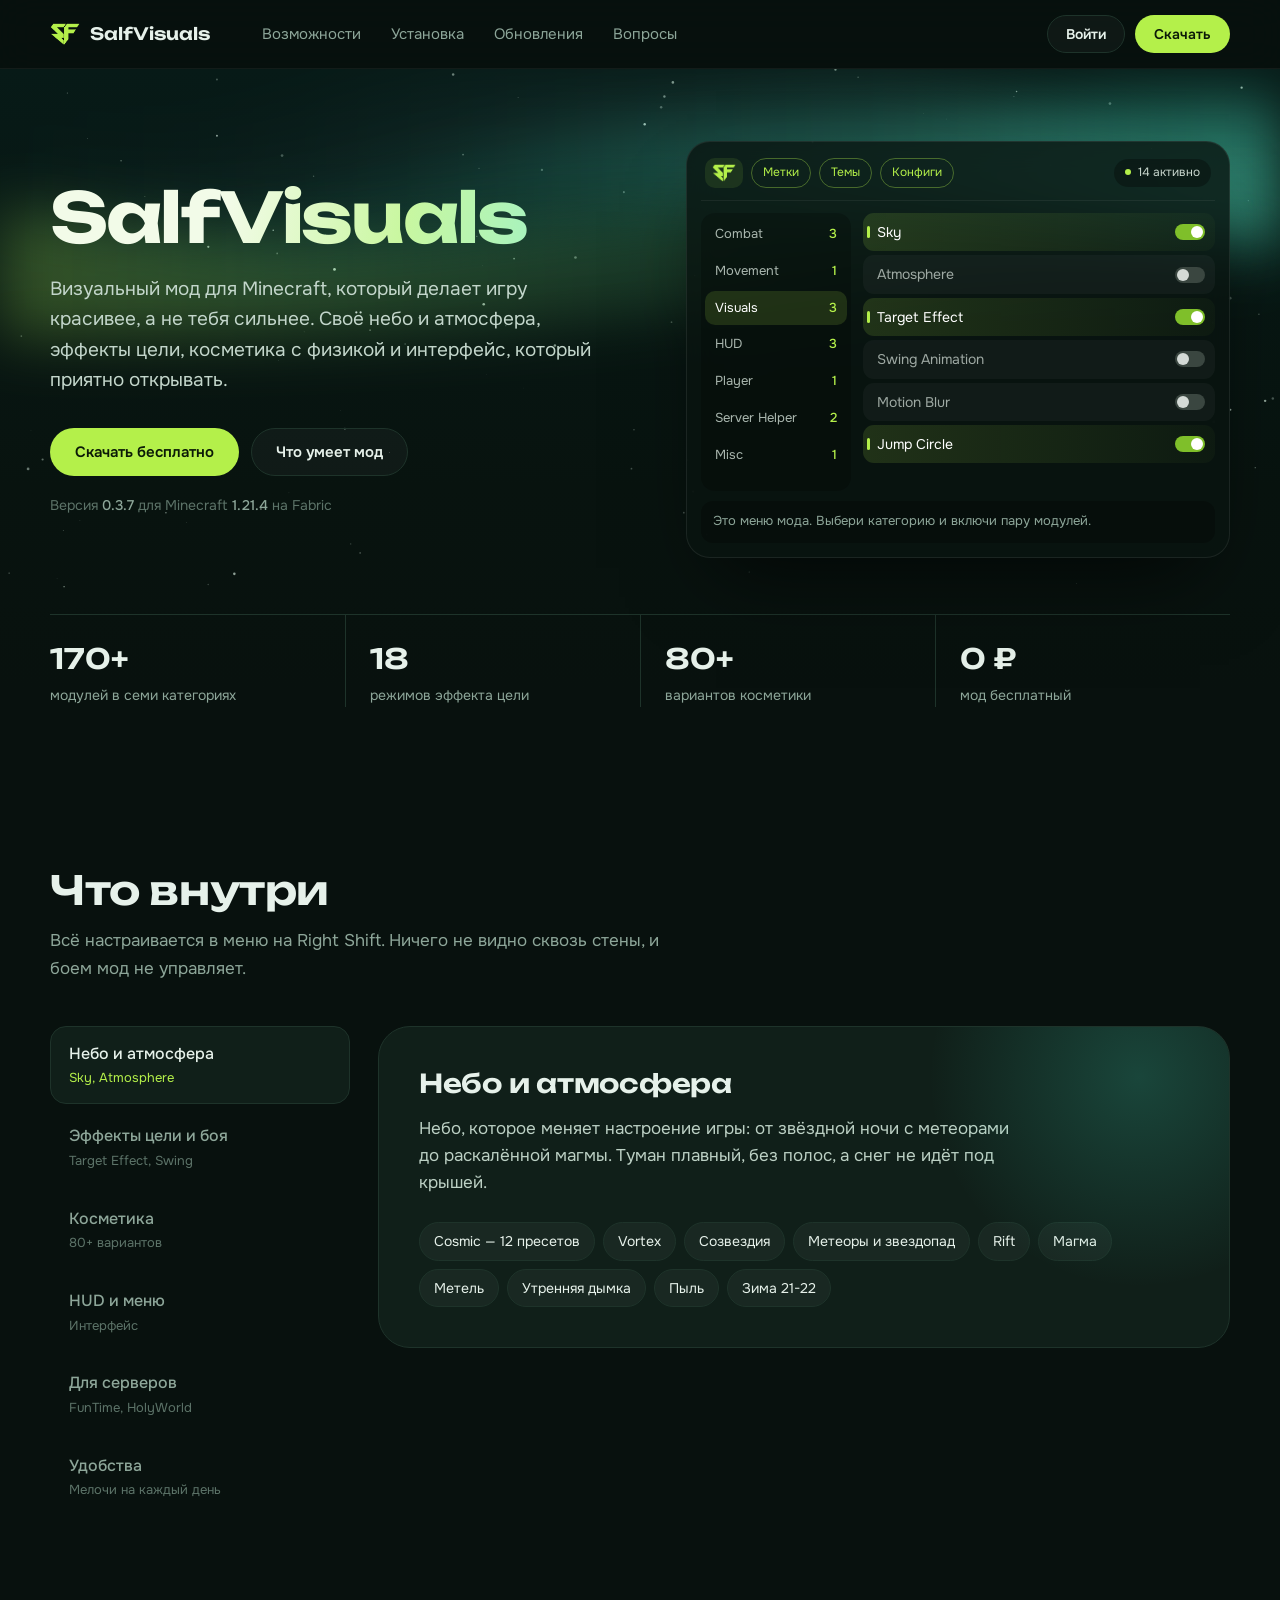
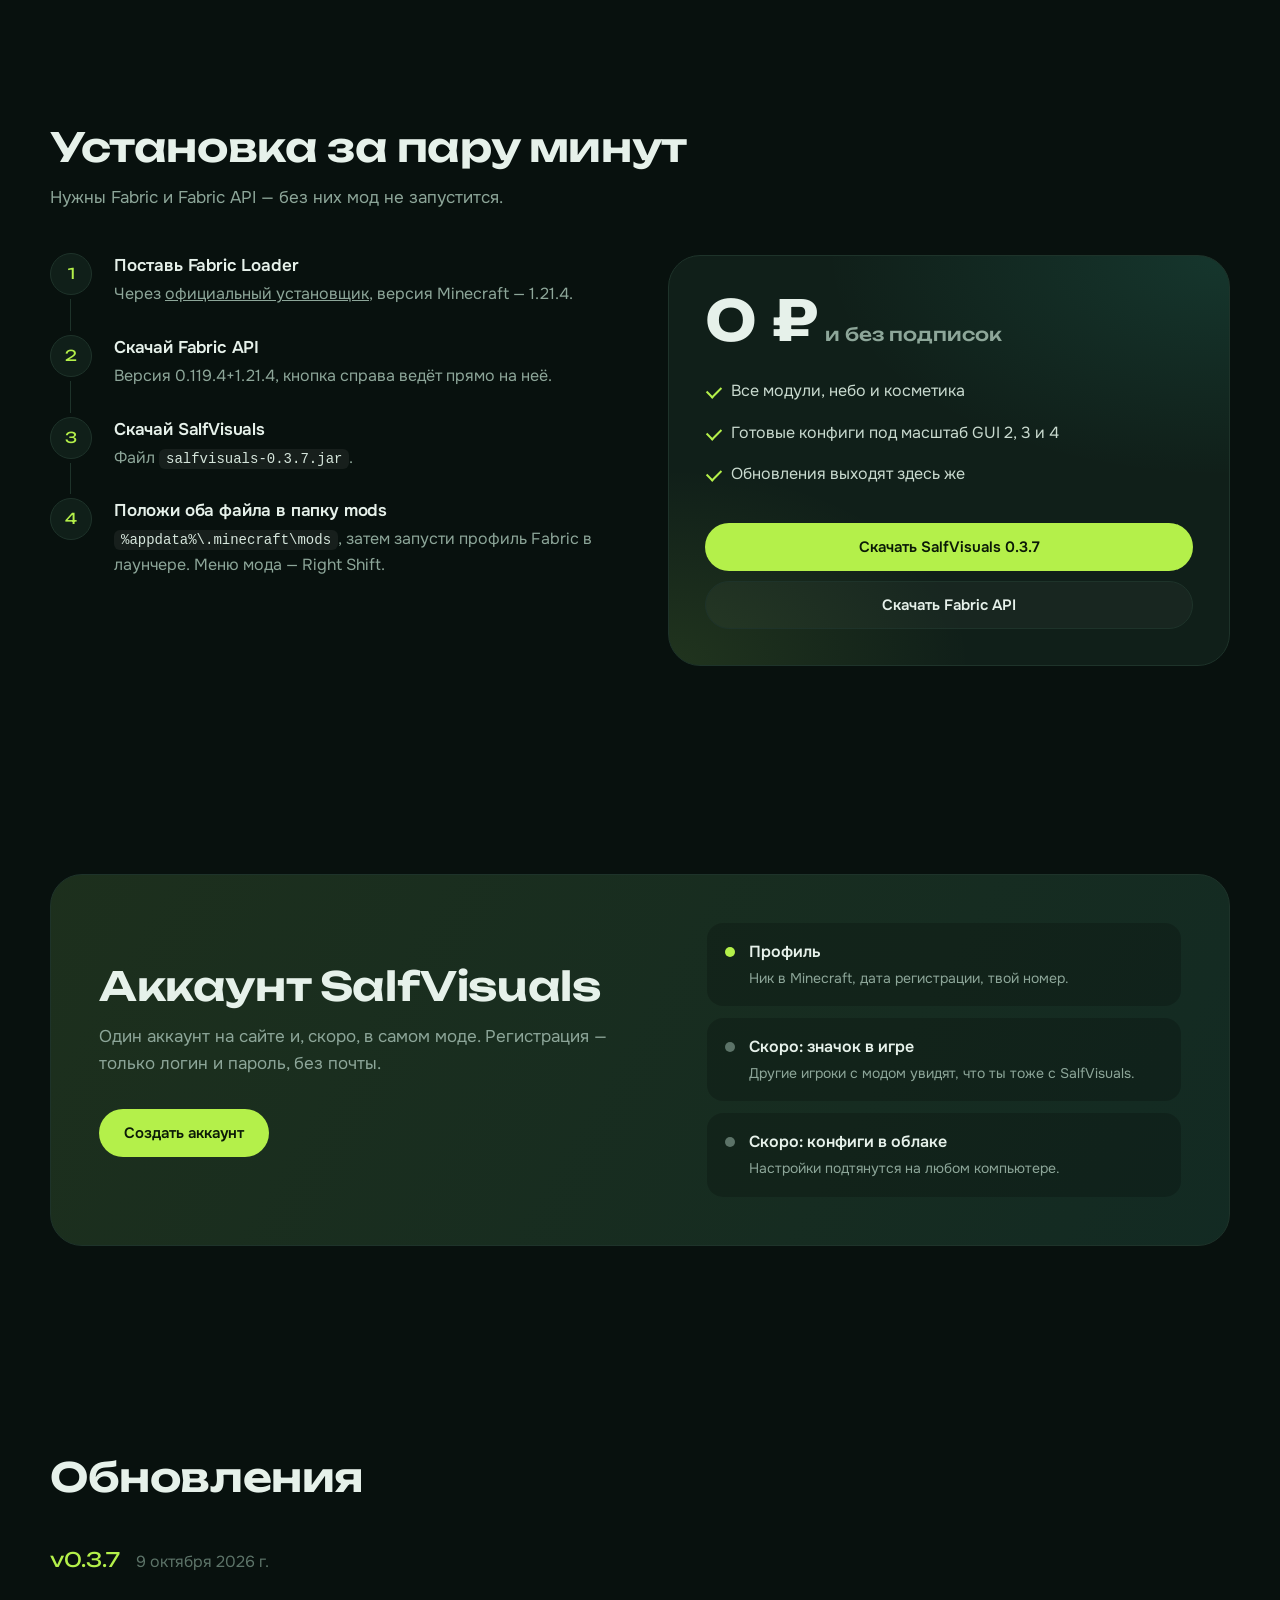
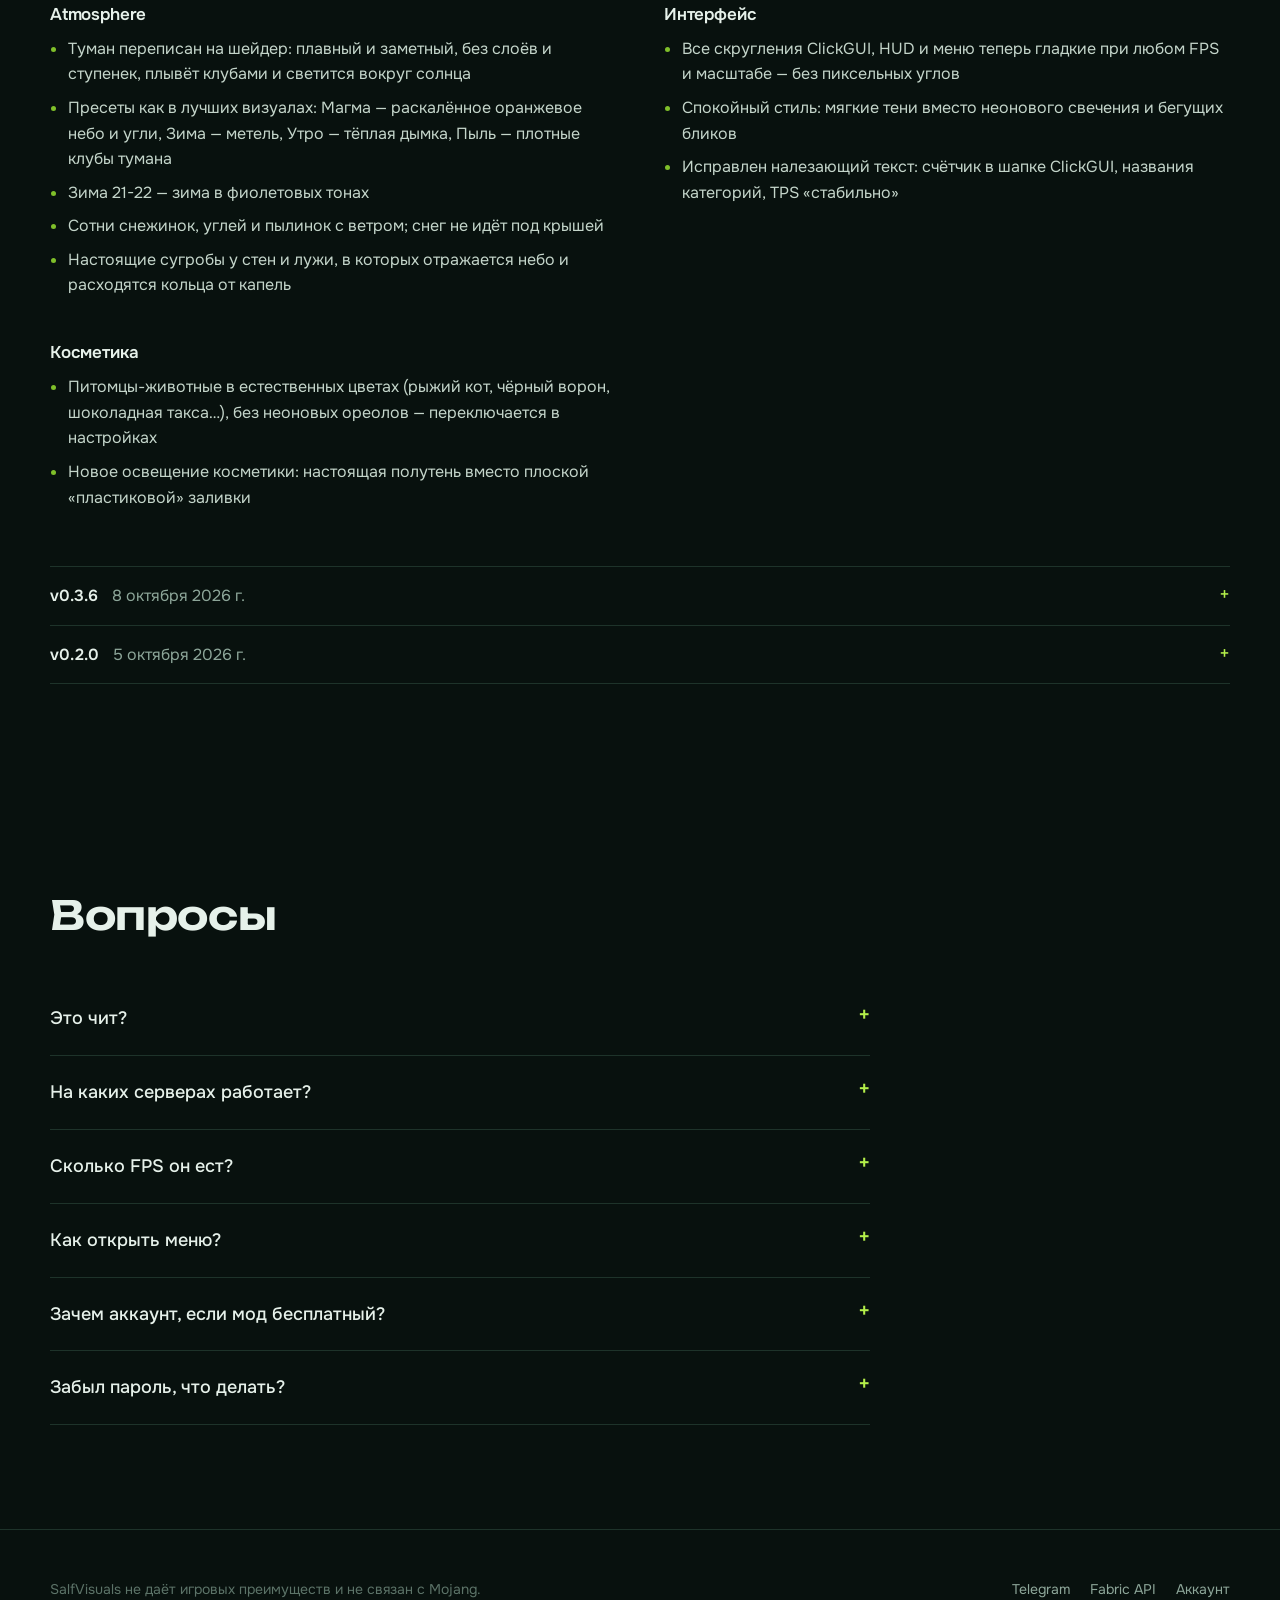
==== commit 7aa6bcde: "Add files via upload" ====
--- a/index.html
+++ b/index.html
@@ -4,196 +4,189 @@
 <meta charset="UTF-8">
 <meta name="viewport" content="width=device-width, initial-scale=1.0">
 <title>SalfVisuals — визуальный мод для Minecraft</title>
-<meta name="description" content="SalfVisuals — клиентский мод для Minecraft 1.21.4 на Fabric: гибкий HUD, друзья, красивые эффекты цели, косметика с физикой и помощник аукциона. Без ESP сквозь стены.">
+<meta name="description" content="SalfVisuals — бесплатный визуальный мод для Minecraft 1.21.4 на Fabric: небо и атмосфера, эффекты цели, косметика с физикой, свой HUD и меню. Красивее, а не сильнее.">
+<meta property="og:title" content="SalfVisuals">
+<meta property="og:description" content="Бесплатный визуальный мод для Minecraft: небо, эффекты цели, косметика, HUD.">
+<meta name="theme-color" content="#08110e">
+<link rel="icon" href="favicon.ico?v=1" sizes="any">
+<link rel="icon" type="image/png" sizes="32x32" href="favicon-32.png?v=1">
+<link rel="apple-touch-icon" href="apple-touch-icon.png?v=1">
+<link rel="manifest" href="site.webmanifest">
 <link rel="preconnect" href="https://fonts.googleapis.com">
 <link rel="preconnect" href="https://fonts.gstatic.com" crossorigin>
-<link href="https://fonts.googleapis.com/css2?family=Onest:wght@400;500;600&family=Unbounded:wght@500;700&display=swap" rel="stylesheet">
-<link rel="stylesheet" href="style.css">
+<link href="https://fonts.googleapis.com/css2?family=Onest:wght@400;500;600&family=Unbounded:wght@500;600;700&display=swap" rel="stylesheet">
+<link rel="stylesheet" href="style.css?v=4.0">
 </head>
 <body>
 
-<header class="bar">
-  <div class="wrap bar-in">
-    <a class="brand" href="#top" aria-label="SalfVisuals">
-      <span class="brand-logo" aria-hidden="true"></span>
-      <span class="brand-name">Visuals</span>
-    </a>
-    <nav class="nav" aria-label="Разделы">
-      <a href="#features">Что внутри</a>
+<header class="nav" id="nav">
+  <div class="wrap nav-in">
+    <a class="logo" href="index.html"><span class="logo-mark" aria-hidden="true"></span>SalfVisuals</a>
+    <nav class="nav-links" aria-label="Разделы">
+      <a href="#features">Возможности</a>
       <a href="#install">Установка</a>
-      <a href="#changelog">Что нового</a>
+      <a href="#updates">Обновления</a>
+      <a href="#faq">Вопросы</a>
     </nav>
+    <div class="nav-actions" id="nav-actions">
+      <button class="btn btn-ghost btn-small" type="button" data-open-auth="login">Войти</button>
+      <a class="btn btn-primary btn-small" href="#install">Скачать</a>
+    </div>
+    <button class="nav-toggle" type="button" id="nav-toggle" aria-label="Меню" aria-expanded="false"><span></span><span></span><span></span></button>
   </div>
 </header>
 
-<main id="top">
+<main>
 
 <section class="hero">
-  <div class="wrap hero-in">
-    <div class="hero-copy">
-      <p class="hero-status"><span class="badge" id="badge-stage" hidden></span> версия <strong id="meta-version">—</strong> · Minecraft <strong id="meta-mc">—</strong></p>
-      <h1>SalfVisuals</h1>
-      <p class="hero-lead">Мод для Minecraft, который делает интерфейс и бой красивее, а не сильнее. Двигаемый HUD, друзья, эффекты цели, косметика с физикой. Ничего не видно сквозь стены, боем мод не управляет.</p>
-
-      <div class="actions">
-        <a href="#" class="btn btn-main" id="download-jar">
-          Скачать мод
-          <span class="btn-sub" id="download-jar-sub">.jar файл</span>
-        </a>
-        <a href="#" class="btn btn-ghost" id="download-fabric" target="_blank" rel="noopener">
-          Fabric API
-          <span class="btn-sub" id="download-fabric-sub">обязательно нужен</span>
-        </a>
-      </div>
-
-      <p class="hero-note">Нашёл баг или есть идея — пиши в Telegram: <a href="https://t.me/Ne1aik" target="_blank" rel="noopener">@Ne1aik</a>.</p>
-
-      <div class="download-stats" id="download-stats" hidden aria-label="Статистика скачиваний">
-        <div class="ds"><span class="ds-v" data-key="today">—</span><span class="ds-l">сегодня</span></div>
-        <div class="ds"><span class="ds-v" data-key="week">—</span><span class="ds-l">за неделю</span></div>
-        <div class="ds"><span class="ds-v" data-key="allTime">—</span><span class="ds-l">за всё время</span></div>
-      </div>
-    </div>
-
-    <!-- Макет того, как мод выглядит в игре: HUD, Target HUD, эффект цели и хотбар. Только декорация. -->
-    <div class="scene" aria-hidden="true">
-      <div class="scene-hill"></div>
-      <div class="hud-logo"><span class="hud-logo-mark"></span>Visuals<i></i>144 FPS<i></i>21 ms</div>
-      <div class="hud-friend"><b>Друзья</b><span>Salf <em>онлайн</em></span><span>Nika <em>онлайн</em></span></div>
-
-      <div class="target">
-        <div class="ring ring-a"></div>
-        <div class="ring ring-b"></div>
-        <div class="steve"><span class="s-head"></span><span class="s-body"></span><span class="s-leg"></span></div>
-        <span class="spark sp1"></span><span class="spark sp2"></span><span class="spark sp3"></span>
-      </div>
-
-      <div class="hud-target">
-        <div class="hud-head"><span></span></div>
-        <div class="hud-info">
-          <b>Ne1aik</b>
-          <div class="hp"><i></i></div>
-          <small>HP 17.0 / 20.0 · 3.4 м</small>
-        </div>
-      </div>
-
-      <div class="hotbar">
-        <span></span><span></span><span></span><span class="on"></span><span></span><span></span><span></span><span></span><span></span>
-      </div>
-    </div>
-  </div>
-
-  <div class="wrap facts">
-    <div class="fact"><strong>170+</strong><span>модулей в семи категориях</span></div>
-    <div class="fact"><strong>18</strong><span>режимов эффекта цели</span></div>
-    <div class="fact"><strong>80+</strong><span>вариантов косметики</span></div>
-    <div class="fact"><strong>RU / EN</strong><span>язык меню переключается на лету</span></div>
+  <canvas class="hero-sky" id="sky" aria-hidden="true"></canvas>
+  <div class="wrap">
+    <div class="hero-grid">
+      <div>
+        <h1 class="hero-title">SalfVisuals</h1>
+        <p class="hero-lead">Визуальный мод для Minecraft, который делает игру красивее, а не тебя сильнее. Своё небо и атмосфера, эффекты цели, косметика с физикой и интерфейс, который приятно открывать.</p>
+        <div class="hero-cta">
+          <a class="btn btn-primary" href="#install">Скачать бесплатно</a>
+          <a class="btn btn-ghost" href="#features">Что умеет мод</a>
+        </div>
+        <p class="hero-meta" id="hero-meta">Версия <strong data-v="version">—</strong> для Minecraft <strong data-v="minecraftVersion">1.21.4</strong> на Fabric</p>
+      </div>
+
+      <div class="gui" id="gui" aria-label="Меню мода — можно пощёлкать">
+        <div class="gui-head">
+          <span class="gui-logo"><span class="logo-mark"></span></span>
+          <span class="gui-tab">Метки</span><span class="gui-tab">Темы</span><span class="gui-tab">Конфиги</span>
+          <span class="gui-count" id="gui-count">0 активно</span>
+        </div>
+        <div class="gui-body">
+          <div class="gui-cats" id="gui-cats" role="group" aria-label="Категории"></div>
+          <div>
+            <div class="gui-list" id="gui-list"></div>
+          </div>
+        </div>
+        <div class="gui-hint" id="gui-hint">Это меню мода. Выбери категорию и включи пару модулей.</div>
+      </div>
+    </div>
+
+    <div class="facts">
+      <div class="fact"><strong>170+</strong><span>модулей в семи категориях</span></div>
+      <div class="fact"><strong>18</strong><span>режимов эффекта цели</span></div>
+      <div class="fact"><strong>80+</strong><span>вариантов косметики</span></div>
+      <div class="fact"><strong>0 ₽</strong><span>мод бесплатный</span></div>
+    </div>
   </div>
 </section>
 
 <section class="section" id="features">
   <div class="wrap">
-    <h2 class="h2">Что внутри</h2>
-    <div class="spec">
-
-      <div class="spec-row">
-        <h3>Интерфейс</h3>
+    <div class="section-head">
+      <h2>Что внутри</h2>
+      <p>Всё настраивается в меню на Right Shift. Ничего не видно сквозь стены, и боем мод не управляет.</p>
+    </div>
+    <div class="explore">
+      <div class="explore-list" role="tablist" aria-label="Возможности" id="explore-list"></div>
+      <div class="explore-panel" id="explore-panel" role="tabpanel"></div>
+    </div>
+  </div>
+</section>
+
+<section class="section" id="install">
+  <div class="wrap">
+    <div class="section-head">
+      <h2>Установка за пару минут</h2>
+      <p>Нужны Fabric и Fabric API — без них мод не запустится.</p>
+    </div>
+    <div class="install">
+      <ol class="steps">
+        <li>
+          <h3>Поставь Fabric Loader</h3>
+          <p>Через <a href="https://fabricmc.net/use/installer/" target="_blank" rel="noopener">официальный установщик</a>, версия Minecraft — <span data-v="minecraftVersion">1.21.4</span>.</p>
+        </li>
+        <li>
+          <h3>Скачай Fabric API</h3>
+          <p>Версия <span data-v="fabricApiVersion">для 1.21.4</span>, кнопка справа ведёт прямо на неё.</p>
+        </li>
+        <li>
+          <h3>Скачай SalfVisuals</h3>
+          <p>Файл <code data-v="jarFile">salfvisuals.jar</code>.</p>
+        </li>
+        <li>
+          <h3>Положи оба файла в папку mods</h3>
+          <p><code>%appdata%\.minecraft\mods</code>, затем запусти профиль Fabric в лаунчере. Меню мода — Right Shift.</p>
+        </li>
+      </ol>
+
+      <div class="free-card">
+        <div class="price">0 ₽<small>и без подписок</small></div>
         <ul>
-          <li>HUD двигается мышкой прямо в открытом чате, рисуется поверх скорборда и всего остального, у каждого элемента свой размер.</li>
-          <li>Свой хотбар и инвентарь, включая творческий, и свой шрифт у всего текста.</li>
-          <li>Серверный скорборд переоформляется под цвет темы. Любой цвет выбирается настоящей RGB-палитрой, меню в двух стилях.</li>
+          <li>Все модули, небо и косметика</li>
+          <li>Готовые конфиги под масштаб GUI 2, 3 и 4</li>
+          <li>Обновления выходят здесь же</li>
         </ul>
-      </div>
-
-      <div class="spec-row">
-        <h3>Цель и друзья</h3>
-        <ul>
-          <li>Target Effect: 18 объёмных эффектов вокруг того, на кого смотришь. Нужна прямая видимость, стена закрывает эффект.</li>
-          <li>Друзья подсвечиваются зелёным или цветом темы, тоже не сквозь стены. Удар по другу можно запретить.</li>
-          <li>Target HUD с иконкой игрока, полосой HP и дистанцией.</li>
-        </ul>
-      </div>
-
-      <div class="spec-row">
-        <h3>Небо и мир</h3>
-        <ul>
-          <li>Cosmic с 12 пресетами, Vortex, Eclipse, Rift, Starfall и Nebula Rings, настоящее северное сияние.</li>
-          <li>Атмосфера, дождь с кругами на воде, следы, вихри и другие мягкие эффекты, которые можно отключить для FPS.</li>
-        </ul>
-      </div>
-
-      <div class="spec-row">
-        <h3>Косметика</h3>
-        <ul>
-          <li>Головные уборы, питомцы, крылья, плащи, обувь и кагуне — только для тебя, без текстур и внешних файлов.</li>
-          <li>Плащи с настоящей физикой ткани, крылья реагируют на бег, прыжок и падение.</li>
-        </ul>
-      </div>
-
-      <div class="spec-row">
-        <h3>Удобство</h3>
-        <ul>
-          <li>AuchHelper считает цены на аукционе за штуку и подсвечивает выгодный лот. Только показывает, ничего не покупает.</li>
-          <li>Shulker Preview, Container Search, Tooltip Plus, TPS Meter, Auto Reconnect, насыщенность голода и бинды на предметы.</li>
-        </ul>
-      </div>
-
-    </div>
-  </div>
-</section>
-
-<section class="section section-tint" id="install">
-  <div class="wrap">
-    <h2 class="h2">Установка</h2>
-    <ol class="steps">
-      <li>
-        <span class="step-n">1</span>
-        <div>
-          <h3>Поставь Fabric Loader</h3>
-          <p>Через <a href="https://fabricmc.net/use/installer/" target="_blank" rel="noopener">официальный установщик Fabric</a>, версия Minecraft — <strong id="step-mc">1.21.4</strong>.</p>
-        </div>
-      </li>
-      <li>
-        <span class="step-n">2</span>
-        <div>
-          <h3>Скачай Fabric API</h3>
-          <p>Без него мод не запустится. Кнопка вверху ведёт на нужную версию.</p>
-        </div>
-      </li>
-      <li>
-        <span class="step-n">3</span>
-        <div>
-          <h3>Скачай SalfVisuals</h3>
-          <p>Файл <code id="step-jar">salfvisuals-0.3.7.jar</code> лежит под кнопкой «Скачать мод».</p>
-        </div>
-      </li>
-      <li>
-        <span class="step-n">4</span>
-        <div>
-          <h3>Положи оба файла в папку mods</h3>
-          <p><code>%appdata%\.minecraft\mods</code> — Fabric API и SalfVisuals должны лежать рядом.</p>
-        </div>
-      </li>
-      <li>
-        <span class="step-n">5</span>
-        <div>
-          <h3>Запусти профиль Fabric</h3>
-          <p>В лаунчере выбери профиль «fabric-loader-…». Меню мода открывается на <strong>Right Shift</strong>, готовые конфиги лежат в нём в разделе конфигов.</p>
-        </div>
-      </li>
-    </ol>
-  </div>
-</section>
-
-<section class="section log" id="changelog">
-  <div class="wrap">
-    <div class="log-head">
-      <h2 class="h2">Что нового</h2>
-      <p class="log-ver"><strong id="changelog-version">v0.3.7</strong> <span id="changelog-date">—</span></p>
-    </div>
-    <div class="log-grid" id="changelog-list"></div>
-    <div class="log-history" id="changelog-history" hidden>
-      <h3 class="log-history-title">Прошлые версии</h3>
+        <a class="btn btn-primary btn-block" id="download-jar" href="#">Скачать SalfVisuals</a>
+        <a class="btn btn-ghost btn-block" id="download-fabric" href="https://modrinth.com/mod/fabric-api" target="_blank" rel="noopener">Скачать Fabric API</a>
+        <p class="stats-line" id="stats-line" hidden></p>
+      </div>
+    </div>
+  </div>
+</section>
+
+<section class="section" id="account">
+  <div class="wrap">
+    <div class="account-band">
+      <div>
+        <h2>Аккаунт SalfVisuals</h2>
+        <p>Один аккаунт на сайте и, скоро, в самом моде. Регистрация — только логин и пароль, без почты.</p>
+        <div class="hero-cta">
+          <button class="btn btn-primary" type="button" data-open-auth="register" id="account-cta">Создать аккаунт</button>
+        </div>
+      </div>
+      <div class="account-perks">
+        <div class="perk"><span class="perk-dot"></span><div><b>Профиль</b><span>Ник в Minecraft, дата регистрации, твой номер.</span></div></div>
+        <div class="perk soon"><span class="perk-dot"></span><div><b>Скоро: значок в игре</b><span>Другие игроки с модом увидят, что ты тоже с SalfVisuals.</span></div></div>
+        <div class="perk soon"><span class="perk-dot"></span><div><b>Скоро: конфиги в облаке</b><span>Настройки подтянутся на любом компьютере.</span></div></div>
+      </div>
+    </div>
+  </div>
+</section>
+
+<section class="section" id="updates">
+  <div class="wrap">
+    <div class="section-head"><h2>Обновления</h2></div>
+    <div class="log-top"><span class="log-ver" id="log-ver">—</span><span class="log-date" id="log-date"></span></div>
+    <div class="log-grid" id="log-list"></div>
+    <div class="log-history" id="log-history" hidden></div>
+  </div>
+</section>
+
+<section class="section" id="faq">
+  <div class="wrap">
+    <div class="section-head"><h2>Вопросы</h2></div>
+    <div class="faq">
+      <details>
+        <summary>Это чит?</summary>
+        <p>Нет. Мод меняет только картинку: небо, эффекты, интерфейс, косметику. Сквозь стены ничего не показывает, за тебя не бьёт и не целится. Функции, которые сервер разрешает только у себя, привязаны к этому серверу в коде.</p>
+      </details>
+      <details>
+        <summary>На каких серверах работает?</summary>
+        <p>На любых, где можно играть с Fabric на 1.21.4. Для FunTime и HolyWorld есть отдельные помощники: зоны предметов, бинды, аукцион.</p>
+      </details>
+      <details>
+        <summary>Сколько FPS он ест?</summary>
+        <p>Мод делался и проверялся на ноутбуке со встроенной графикой. Тяжёлые эффекты можно выключить или снизить им качество, а при просадках мод сам упрощает часть отрисовки.</p>
+      </details>
+      <details>
+        <summary>Как открыть меню?</summary>
+        <p>Right Shift. Там же темы, конфиги, метки и друзья. HUD двигается мышкой прямо в открытом чате.</p>
+      </details>
+      <details>
+        <summary>Зачем аккаунт, если мод бесплатный?</summary>
+        <p>Сейчас это профиль с ником. Дальше через аккаунт появятся значок в игре и конфиги в облаке. Для скачивания аккаунт не нужен.</p>
+      </details>
+      <details>
+        <summary>Забыл пароль, что делать?</summary>
+        <p>Почту мы не собираем, поэтому восстановление — через Telegram <a href="https://t.me/Ne1aik" target="_blank" rel="noopener">@Ne1aik</a>.</p>
+      </details>
     </div>
   </div>
 </section>
@@ -202,14 +195,44 @@
 
 <footer class="footer">
   <div class="wrap footer-in">
-    <span>SalfVisuals не даёт игровых преимуществ: без ESP сквозь стены и без автоматизации боя.</span>
+    <span>SalfVisuals не даёт игровых преимуществ и не связан с Mojang.</span>
     <span class="footer-links">
-      <a href="https://t.me/Ne1aik" target="_blank" rel="noopener">Telegram, @Ne1aik</a>
-      <a href="https://modrinth.com/mod/fabric-api" target="_blank" rel="noopener">Fabric API на Modrinth</a>
+      <a href="https://t.me/Ne1aik" target="_blank" rel="noopener">Telegram</a>
+      <a href="https://modrinth.com/mod/fabric-api" target="_blank" rel="noopener">Fabric API</a>
+      <a href="account.html">Аккаунт</a>
     </span>
   </div>
 </footer>
 
-<script src="script.js"></script>
+<div class="modal" id="auth-modal" hidden>
+  <div class="modal-backdrop" data-close-auth></div>
+  <div class="modal-card" role="dialog" aria-modal="true" aria-labelledby="auth-title">
+    <div class="modal-art">
+      <h3 id="auth-title">Аккаунт SalfVisuals</h3>
+      <p>Профиль сейчас, значок в игре и конфиги в облаке — скоро.</p>
+    </div>
+    <div class="modal-form">
+      <div class="tabs" role="tablist">
+        <button class="tab" type="button" role="tab" data-auth-tab="login" aria-selected="true">Вход</button>
+        <button class="tab" type="button" role="tab" data-auth-tab="register" aria-selected="false">Регистрация</button>
+      </div>
+      <p class="offline-note" id="auth-offline" hidden>Сервер аккаунтов ещё не подключён. Как только он заработает, войти можно будет здесь же.</p>
+      <form id="auth-form" novalidate>
+        <label class="field"><span>Логин</span><input name="login" autocomplete="username" required maxlength="16"><small data-only="register">3–16 символов: латиница, цифры и _</small></label>
+        <label class="field"><span>Пароль</span><input name="password" type="password" autocomplete="current-password" required maxlength="128"><small data-only="register">Не короче 8 символов</small></label>
+        <label class="field" data-only="register"><span>Пароль ещё раз</span><input name="password2" type="password" autocomplete="new-password" maxlength="128"></label>
+        <p class="form-error" id="auth-error" role="alert"></p>
+        <button class="btn btn-primary btn-block" type="submit" id="auth-submit">Войти</button>
+        <p class="form-note" data-only="login">Забыл пароль — напиши в Telegram <a href="https://t.me/Ne1aik" target="_blank" rel="noopener">@Ne1aik</a>.</p>
+      </form>
+    </div>
+    <button class="modal-close" type="button" data-close-auth aria-label="Закрыть">×</button>
+  </div>
+</div>
+
+<div class="toasts" id="toasts" aria-live="polite"></div>
+
+<script src="app.js?v=4.0"></script>
+<script src="home.js?v=4.0"></script>
 </body>
 </html>
--- a/style.css
+++ b/style.css
@@ -1,363 +1,415 @@
+/* SalfVisuals — сайт.
+   Идея: ночное небо над миром Minecraft. Тёмный сине-зелёный фон, «стеклянные» панели как в ClickGUI мода,
+   лаймовый цвет логотипа и бирюза северного сияния — яркое только в первом экране, всё остальное спокойное. */
+
 :root {
-  --paper: #f2f7e8;
-  --tint: #e5eed3;
-  --ink: #10200e;
-  --ink-dim: #4d6247;
-  --line: #cddcb8;
-  --lime: #a4e635;
-  --leaf: #2c7a2e;
-  --forest: #12301a;
-  --forest-text: #d8e9cc;
-  --forest-dim: #8fb08a;
+  --night: #08110e;
+  --deep: #0d1a15;
+  --panel: rgba(15, 29, 23, 0.72);
+  --panel-solid: #101f19;
+  --line: #1e332a;
+  --line-soft: rgba(180, 240, 74, 0.10);
+  --lime: #b4f04a;
+  --lime-deep: #7fbf2a;
+  --aurora: #3fe0c0;
+  --text: #e6f1ea;
+  --muted: #8da699;
+  --dim: #5c7368;
+  --danger: #ff6b5e;
+  --ok: #6fe39a;
+
+  --r-sm: 10px;
+  --r-md: 16px;
+  --r-lg: 24px;
+  --r-xl: 32px;
+
+  --font-display: 'Unbounded', system-ui, sans-serif;
+  --font-body: 'Onest', system-ui, -apple-system, 'Segoe UI', sans-serif;
+  --wrap: 1180px;
 }
 
 * { box-sizing: border-box; }
-
-html { scroll-behavior: smooth; scroll-padding-top: 72px; }
+html { scroll-behavior: smooth; -webkit-text-size-adjust: 100%; }
+@media (prefers-reduced-motion: reduce) { html { scroll-behavior: auto; } }
 
 body {
   margin: 0;
-  background: var(--paper);
-  color: var(--ink);
-  font-family: 'Onest', system-ui, sans-serif;
+  background: var(--night);
+  color: var(--text);
+  font-family: var(--font-body);
   font-size: 16px;
   line-height: 1.6;
   -webkit-font-smoothing: antialiased;
 }
 
-h1, h2, h3, .brand-name, .badge, .fact strong {
-  font-family: 'Unbounded', 'Onest', sans-serif;
-}
-
-a { color: var(--leaf); text-underline-offset: 3px; }
-a:hover { color: var(--ink); }
-
-code {
-  font-family: ui-monospace, 'Cascadia Mono', Consolas, monospace;
-  background: rgba(255, 255, 255, 0.7);
+a { color: inherit; }
+img { max-width: 100%; display: block; }
+button, input { font: inherit; color: inherit; }
+[hidden] { display: none !important; }
+
+:focus-visible { outline: 2px solid var(--lime); outline-offset: 3px; border-radius: 6px; }
+
+.wrap { width: min(var(--wrap), 100% - 40px); margin-inline: auto; }
+
+h1, h2, h3 { font-family: var(--font-display); font-weight: 600; letter-spacing: -0.01em; margin: 0; }
+h2 { font-size: clamp(28px, 3.4vw, 40px); line-height: 1.15; }
+h3 { font-size: 18px; line-height: 1.3; }
+p { margin: 0; }
+
+/* ================= логотип ================= */
+.logo { display: inline-flex; align-items: center; gap: 10px; text-decoration: none; font-family: var(--font-display); font-weight: 600; font-size: 17px; }
+.logo-mark {
+  width: 30px; height: 22px;
+  background: var(--lime);
+  -webkit-mask: url(sf_logo.png) center / contain no-repeat;
+          mask: url(sf_logo.png) center / contain no-repeat;
+}
+
+/* ================= кнопки ================= */
+.btn {
+  display: inline-flex; align-items: center; justify-content: center; gap: 8px;
+  height: 48px; padding: 0 24px; border-radius: 999px;
+  font-weight: 600; font-size: 15px; text-decoration: none; cursor: pointer;
+  border: 1px solid transparent; transition: background-color .2s ease, border-color .2s ease, color .2s ease, transform .2s ease;
+}
+.btn-primary { background: var(--lime); color: #0b1a07; }
+.btn-primary:hover { background: #c6f86a; }
+.btn-primary:active { transform: translateY(1px); }
+.btn-ghost { border-color: var(--line); background: rgba(255, 255, 255, 0.03); }
+.btn-ghost:hover { border-color: rgba(180, 240, 74, 0.45); }
+.btn-small { height: 38px; padding: 0 18px; font-size: 14px; }
+.btn-block { width: 100%; }
+.btn[disabled] { opacity: .5; cursor: not-allowed; }
+.btn-danger { color: var(--danger); border-color: rgba(255, 107, 94, 0.35); background: transparent; }
+.btn-danger:hover { border-color: var(--danger); }
+
+/* ================= шапка ================= */
+.nav {
+  position: sticky; top: 0; z-index: 40;
+  background: rgba(8, 17, 14, 0.72);
+  backdrop-filter: blur(18px); -webkit-backdrop-filter: blur(18px);
+  border-bottom: 1px solid rgba(255, 255, 255, 0.05);
+}
+.nav-in { display: flex; align-items: center; gap: 28px; height: 68px; }
+.nav-links { display: flex; gap: 6px; margin-left: 12px; }
+.nav-links a { padding: 8px 12px; border-radius: 999px; text-decoration: none; color: var(--muted); font-size: 15px; transition: color .2s ease; }
+.nav-links a:hover, .nav-links a[aria-current="page"] { color: var(--text); }
+.nav-actions { margin-left: auto; display: flex; align-items: center; gap: 10px; }
+.nav-toggle { display: none; margin-left: auto; width: 42px; height: 42px; border-radius: 12px; border: 1px solid var(--line); background: transparent; cursor: pointer; }
+.nav-toggle span { display: block; width: 18px; height: 2px; margin: 4px auto; background: var(--text); border-radius: 2px; }
+
+.user-chip { display: inline-flex; align-items: center; gap: 10px; padding: 4px 14px 4px 4px; border-radius: 999px; border: 1px solid var(--line); text-decoration: none; font-weight: 500; font-size: 14px; }
+.user-chip:hover { border-color: rgba(180, 240, 74, 0.45); }
+
+.avatar {
+  width: 30px; height: 30px; border-radius: 50%;
+  display: grid; place-items: center; overflow: hidden; flex: none;
+  background: linear-gradient(140deg, var(--lime-deep), #1e6f5c);
+  color: #0b1a07; font-family: var(--font-display); font-size: 13px; font-weight: 600;
+}
+.avatar img { width: 100%; height: 100%; object-fit: cover; image-rendering: pixelated; }
+
+@media (max-width: 860px) {
+  .nav-toggle { display: block; }
+  .nav-links, .nav-actions { display: none; }
+  .nav.open .nav-links, .nav.open .nav-actions {
+    display: flex; position: absolute; left: 0; right: 0;
+    background: rgba(8, 17, 14, 0.96); padding: 12px 20px;
+  }
+  .nav.open .nav-links { top: 68px; flex-direction: column; margin: 0; border-bottom: 1px solid var(--line); }
+  .nav.open .nav-actions { top: calc(68px + 196px); margin: 0; border-bottom: 1px solid var(--line); }
+}
+
+/* ================= первый экран ================= */
+.hero { position: relative; overflow: hidden; padding: 72px 0 56px; isolation: isolate; }
+.hero-sky { position: absolute; inset: 0; z-index: -1; width: 100%; height: 100%; }
+.hero::after {
+  content: ''; position: absolute; left: 0; right: 0; bottom: 0; height: 160px; z-index: -1;
+  background: linear-gradient(to bottom, transparent, var(--night));
+}
+.hero-grid { display: grid; grid-template-columns: minmax(0, 1.08fr) minmax(0, 1fr); gap: 48px; align-items: center; }
+.hero-title {
+  font-size: clamp(40px, 5.4vw, 74px); line-height: 1; font-weight: 700; letter-spacing: -0.035em; overflow-wrap: anywhere;
+  background: linear-gradient(100deg, #f2fbe8 30%, #c9f7a0 60%, #8cefd6 100%);
+  -webkit-background-clip: text; background-clip: text; color: transparent;
+}
+.hero-lead { margin-top: 22px; max-width: 30em; font-size: 19px; color: #c3d6cb; }
+.hero-cta { margin-top: 32px; display: flex; flex-wrap: wrap; gap: 12px; }
+.hero-meta { margin-top: 18px; font-size: 14px; color: var(--dim); }
+.hero-meta strong { color: var(--muted); font-weight: 500; }
+
+/* живая копия ClickGUI */
+.gui {
+  position: relative; border-radius: var(--r-lg);
+  background: rgba(10, 20, 16, 0.78);
+  border: 1px solid rgba(255, 255, 255, 0.08);
+  backdrop-filter: blur(14px); -webkit-backdrop-filter: blur(14px);
+  box-shadow: 0 40px 80px -30px rgba(0, 0, 0, 0.7);
+  padding: 14px; font-size: 14px; user-select: none;
+}
+.gui-head { display: flex; align-items: center; gap: 8px; padding: 2px 4px 12px; border-bottom: 1px solid rgba(255, 255, 255, 0.06); }
+.gui-logo { width: 38px; height: 30px; border-radius: 10px; background: rgba(180, 240, 74, 0.10); display: grid; place-items: center; }
+.gui-logo .logo-mark { width: 24px; height: 18px; }
+.gui-tab { padding: 4px 11px; border-radius: 999px; border: 1px solid rgba(180, 240, 74, 0.35); color: var(--lime); font-size: 12px; }
+.gui-count { margin-left: auto; padding: 4px 11px; border-radius: 999px; background: rgba(0, 0, 0, 0.3); color: #c8d6cd; font-size: 12px; white-space: nowrap; }
+.gui-count::before { content: ''; display: inline-block; width: 6px; height: 6px; border-radius: 50%; background: var(--lime); margin-right: 7px; vertical-align: 1px; }
+.gui-body { display: grid; grid-template-columns: 150px 1fr; gap: 12px; padding-top: 12px; }
+.gui-cats { display: flex; flex-direction: column; gap: 2px; padding: 4px; border-radius: 14px; background: rgba(0, 0, 0, 0.22); }
+.gui-cat { display: flex; justify-content: space-between; gap: 6px; padding: 7px 10px; border-radius: 10px; border: 0; background: transparent; color: #a9b6ae; text-align: left; cursor: pointer; font-size: 13px; }
+.gui-cat:hover { background: rgba(255, 255, 255, 0.05); }
+.gui-cat[aria-pressed="true"] { background: rgba(180, 240, 74, 0.14); color: #fff; }
+.gui-cat b { color: var(--lime); font-weight: 500; }
+.gui-list { display: flex; flex-direction: column; gap: 4px; min-height: 278px; }
+.gui-row {
+  display: flex; align-items: center; gap: 10px; padding: 8px 10px 8px 14px; border-radius: 11px;
+  background: rgba(255, 255, 255, 0.035); border: 0; cursor: pointer; text-align: left; color: #9ea9a3; position: relative;
+}
+.gui-row:hover { background: rgba(255, 255, 255, 0.07); }
+.gui-row.on { color: #fff; background: linear-gradient(90deg, rgba(180, 240, 74, 0.14), rgba(180, 240, 74, 0.03)); }
+.gui-row.on::before { content: ''; position: absolute; left: 4px; top: 50%; width: 3px; height: 12px; margin-top: -6px; border-radius: 2px; background: var(--lime); }
+.gui-row span { flex: 1; }
+.switch { width: 30px; height: 16px; border-radius: 999px; background: #3a4640; position: relative; flex: none; transition: background-color .2s ease; }
+.switch::after { content: ''; position: absolute; top: 2px; left: 2px; width: 12px; height: 12px; border-radius: 50%; background: #d4dad6; transition: transform .2s ease; }
+.on .switch { background: var(--lime-deep); }
+.on .switch::after { transform: translateX(14px); background: #fff; }
+.gui-hint { margin-top: 10px; padding: 10px 12px; border-radius: 12px; background: rgba(0, 0, 0, 0.25); color: var(--muted); font-size: 13px; min-height: 42px; }
+.gui-hint b { color: var(--text); font-weight: 600; }
+
+/* цифры под первым экраном */
+.facts { display: grid; grid-template-columns: repeat(4, 1fr); margin-top: 56px; border-top: 1px solid var(--line); }
+.fact { padding: 22px 20px 0 0; }
+.fact + .fact { padding-left: 24px; border-left: 1px solid var(--line); }
+.fact strong { display: block; font-family: var(--font-display); font-size: 28px; font-weight: 600; }
+.fact span { color: var(--muted); font-size: 14px; }
+
+/* ================= секции ================= */
+.section { padding: 104px 0; }
+section[id] { scroll-margin-top: 68px; } /* липкая шапка не закрывает заголовок раздела при переходе по меню */
+.section-head { max-width: 640px; margin-bottom: 44px; }
+.section-head p { margin-top: 14px; color: var(--muted); font-size: 17px; }
+
+/* возможности: список категорий + панель */
+.explore { display: grid; grid-template-columns: 300px 1fr; gap: 28px; align-items: start; }
+.explore-list { display: flex; flex-direction: column; gap: 4px; }
+.explore-item {
+  display: flex; flex-direction: column; align-items: flex-start; gap: 2px;
+  padding: 14px 18px; border-radius: var(--r-md); border: 1px solid transparent; background: transparent;
+  text-align: left; cursor: pointer; color: var(--muted); font-size: 16px; font-weight: 500;
+  transition: color .2s ease, background-color .2s ease, border-color .2s ease;
+}
+.explore-item small { color: var(--dim); font-size: 13px; font-weight: 400; }
+.explore-item:hover { color: var(--text); }
+.explore-item[aria-selected="true"] { color: var(--text); background: var(--panel-solid); border-color: var(--line); }
+.explore-item[aria-selected="true"] small { color: var(--lime); }
+.explore-panel {
+  position: relative; overflow: hidden; border-radius: var(--r-xl); padding: 40px;
+  background: var(--panel-solid); border: 1px solid var(--line); min-height: 320px;
+}
+.explore-panel::before {
+  content: ''; position: absolute; right: -120px; top: -160px; width: 420px; height: 420px; border-radius: 50%;
+  background: radial-gradient(closest-side, var(--glow, rgba(180, 240, 74, 0.16)), transparent);
+  pointer-events: none;
+}
+.explore-panel h3 { font-size: 26px; }
+.explore-panel > p { margin-top: 14px; max-width: 36em; color: #bcd0c4; font-size: 17px; }
+.chips { margin-top: 26px; display: flex; flex-wrap: wrap; gap: 8px; }
+.chip { padding: 7px 14px; border-radius: 999px; background: rgba(255, 255, 255, 0.04); border: 1px solid var(--line); font-size: 14px; }
+.explore-note { margin-top: 26px; color: var(--dim); font-size: 14px; }
+
+/* установка: настоящая последовательность — поэтому номера */
+.install { display: grid; grid-template-columns: minmax(0, 1fr) minmax(0, 1fr); gap: 56px; align-items: start; }
+.steps { list-style: none; margin: 0; padding: 0; counter-reset: step; }
+.steps li { position: relative; padding: 0 0 30px 64px; counter-increment: step; }
+.steps li::before {
+  content: counter(step); position: absolute; left: 0; top: -2px;
+  width: 40px; height: 40px; border-radius: 50%; display: grid; place-items: center;
+  border: 1px solid var(--line); background: var(--panel-solid); font-family: var(--font-display); font-size: 15px; color: var(--lime);
+}
+.steps li:not(:last-child)::after { content: ''; position: absolute; left: 19.5px; top: 44px; bottom: 6px; width: 1px; background: var(--line); }
+.steps h3 { font-family: var(--font-body); font-size: 17px; font-weight: 600; }
+.steps p { margin-top: 4px; color: var(--muted); }
+.steps code { font-size: 14px; padding: 2px 7px; border-radius: 6px; background: rgba(255, 255, 255, 0.06); color: #d6e6dc; }
+.free-card {
+  border-radius: var(--r-xl); padding: 36px; position: sticky; top: 96px;
+  background:
+    radial-gradient(120% 90% at 100% 0%, rgba(63, 224, 192, 0.12), transparent 60%),
+    radial-gradient(90% 80% at 0% 100%, rgba(180, 240, 74, 0.10), transparent 60%),
+    var(--panel-solid);
   border: 1px solid var(--line);
-  border-radius: 5px;
-  padding: 1px 6px;
-  font-size: 0.88em;
-}
-
-.wrap { max-width: 1120px; margin: 0 auto; padding: 0 24px; }
-
-/* ---------- верхняя панель ---------- */
-.bar {
-  position: sticky;
-  top: 0;
-  z-index: 20;
-  background: rgba(242, 247, 232, 0.88);
-  backdrop-filter: blur(10px);
-  border-bottom: 1px solid var(--line);
-}
-.bar-in { display: flex; align-items: center; justify-content: space-between; height: 60px; }
-.brand { display: flex; align-items: center; gap: 8px; text-decoration: none; color: var(--ink); }
-.brand-logo {
-  width: 30px;
-  aspect-ratio: 452 / 331;
-  background: var(--leaf);
-  -webkit-mask: url('sf_logo.png') center / contain no-repeat;
-  mask: url('sf_logo.png') center / contain no-repeat;
-}
-.brand-name { font-weight: 700; font-size: 17px; }
-.nav a { color: var(--ink-dim); text-decoration: none; font-size: 15px; margin-left: 26px; }
-.nav a:hover { color: var(--ink); }
-
-/* ---------- шапка страницы ---------- */
-.hero { padding: 64px 0 0; }
-.hero-in {
-  display: grid;
-  grid-template-columns: minmax(0, 1fr) minmax(0, 1.12fr);
-  gap: 56px;
-  align-items: center;
-}
-.hero-status { margin: 0 0 18px; color: var(--ink-dim); font-size: 14px; }
-.hero-status strong { color: var(--ink); }
-.badge {
-  display: inline-block;
-  background: var(--lime);
-  color: var(--ink);
-  font-weight: 700;
-  font-size: 11px;
-  padding: 3px 10px 4px;
-  border-radius: 999px;
-  margin-right: 6px;
-}
-.hero h1 {
-  font-weight: 700;
-  font-size: clamp(38px, 5.6vw, 68px);
-  line-height: 1.02;
-  letter-spacing: -0.03em;
-  margin: 0 0 20px;
-}
-.hero-lead { max-width: 30em; margin: 0 0 30px; font-size: 18px; color: var(--ink-dim); }
-
-.actions { display: flex; flex-wrap: wrap; gap: 12px; margin-bottom: 18px; }
-.btn {
-  display: flex;
-  flex-direction: column;
-  align-items: flex-start;
-  padding: 13px 26px;
-  border-radius: 14px;
-  text-decoration: none;
-  font-weight: 600;
-  font-size: 16px;
-  transition: transform 0.15s, background 0.15s;
-}
-.btn:hover { transform: translateY(-1px); }
-.btn-main { background: var(--lime); color: var(--ink); }
-.btn-main:hover { background: #b7f04f; color: var(--ink); }
-.btn-ghost { border: 1.5px solid var(--ink); color: var(--ink); }
-.btn-ghost:hover { background: var(--ink); color: var(--paper); }
-.btn-sub { font-weight: 400; font-size: 12.5px; opacity: 0.7; margin-top: 1px; }
-.hero-note { margin: 0; font-size: 13.5px; color: var(--ink-dim); max-width: 34em; }
-
-.download-stats[hidden] { display: none; }
-.download-stats { display: flex; gap: 32px; flex-wrap: wrap; margin-top: 26px; padding-top: 20px; border-top: 1px solid var(--line); }
-.ds { display: flex; flex-direction: column; }
-.ds-v { font-family: 'Unbounded', sans-serif; font-weight: 700; font-size: 22px; font-variant-numeric: tabular-nums; }
-.ds-l { font-size: 13px; color: var(--ink-dim); }
-
-/* ---------- макет игры ---------- */
-.scene {
-  container-type: inline-size;
-  position: relative;
-  aspect-ratio: 16 / 11;
-  border-radius: 22px;
-  overflow: hidden;
+}
+.free-card .price { font-family: var(--font-display); font-size: 56px; font-weight: 700; line-height: 1; }
+.free-card .price small { font-size: 18px; color: var(--muted); font-weight: 500; margin-left: 6px; }
+.free-card ul { margin: 22px 0 28px; padding: 0; list-style: none; }
+.free-card li { padding: 8px 0 8px 26px; position: relative; color: #c9dacf; }
+.free-card li::before { content: ''; position: absolute; left: 2px; top: 16px; width: 12px; height: 7px; border-left: 2px solid var(--lime); border-bottom: 2px solid var(--lime); transform: rotate(-45deg); }
+.free-card .btn + .btn { margin-top: 10px; }
+.stats-line { margin-top: 18px; color: var(--dim); font-size: 14px; }
+
+/* аккаунт — блок на главной */
+.account-band {
+  border-radius: var(--r-xl); padding: 48px; display: grid; grid-template-columns: 1.2fr 1fr; gap: 40px; align-items: center;
+  background: linear-gradient(120deg, rgba(180, 240, 74, 0.08), rgba(63, 224, 192, 0.06)), var(--panel-solid);
+  border: 1px solid var(--line);
+}
+.account-band p { margin-top: 14px; color: var(--muted); font-size: 17px; }
+.account-perks { display: grid; gap: 12px; }
+.perk { display: flex; gap: 14px; align-items: flex-start; padding: 16px 18px; border-radius: var(--r-md); background: rgba(0, 0, 0, 0.2); }
+.perk-dot { width: 10px; height: 10px; border-radius: 50%; margin-top: 8px; flex: none; background: var(--lime); }
+.perk.soon .perk-dot { background: var(--dim); }
+.perk b { display: block; font-weight: 600; }
+.perk span { color: var(--muted); font-size: 14px; }
+
+/* обновления */
+.log-top { display: flex; align-items: baseline; gap: 16px; flex-wrap: wrap; margin-bottom: 28px; }
+.log-ver { font-family: var(--font-display); font-size: 20px; color: var(--lime); }
+.log-date { color: var(--dim); }
+.log-grid { display: grid; grid-template-columns: repeat(2, minmax(0, 1fr)); gap: 36px 48px; }
+.log-group h3 { font-family: var(--font-body); font-size: 17px; font-weight: 600; margin-bottom: 10px; }
+.log-group ul { margin: 0; padding: 0 0 0 18px; color: #c4d5ca; }
+.log-group li { margin-bottom: 8px; }
+.log-group li::marker { color: var(--lime-deep); }
+.log-history { margin-top: 48px; }
+.log-old { border-top: 1px solid var(--line); }
+.log-old:last-child { border-bottom: 1px solid var(--line); }
+.log-old summary { cursor: pointer; padding: 16px 0; list-style: none; display: flex; gap: 14px; align-items: baseline; color: var(--muted); }
+.log-old summary::-webkit-details-marker { display: none; }
+.log-old summary strong { color: var(--text); font-weight: 600; }
+.log-old summary::after { content: '+'; margin-left: auto; color: var(--lime); font-size: 20px; line-height: 1; }
+.log-old[open] summary::after { content: '−'; }
+.log-old .log-grid { padding-bottom: 28px; }
+
+/* FAQ */
+.faq { max-width: 820px; }
+.faq details { border-bottom: 1px solid var(--line); }
+.faq summary { cursor: pointer; list-style: none; padding: 22px 0; font-size: 18px; font-weight: 500; display: flex; gap: 16px; }
+.faq summary::-webkit-details-marker { display: none; }
+.faq summary::after { content: '+'; margin-left: auto; color: var(--lime); font-size: 22px; line-height: 1; }
+.faq details[open] summary::after { content: '−'; }
+.faq details p { padding: 0 0 22px; color: var(--muted); max-width: 44em; }
+
+/* подвал */
+.footer { padding: 48px 0 56px; border-top: 1px solid var(--line); color: var(--dim); font-size: 14px; }
+.footer-in { display: flex; flex-wrap: wrap; gap: 16px 32px; align-items: center; justify-content: space-between; }
+.footer a { color: var(--muted); text-decoration: none; }
+.footer a:hover { color: var(--text); }
+.footer-links { display: flex; gap: 20px; flex-wrap: wrap; }
+
+/* ================= окно входа ================= */
+.modal { position: fixed; inset: 0; z-index: 100; display: grid; place-items: center; padding: 20px; }
+.modal-backdrop { position: absolute; inset: 0; background: rgba(3, 8, 6, 0.7); backdrop-filter: blur(6px); -webkit-backdrop-filter: blur(6px); }
+.modal-card {
+  position: relative; width: min(860px, 100%); display: grid; grid-template-columns: 1fr 1fr; overflow: hidden;
+  border-radius: var(--r-xl); background: var(--panel-solid); border: 1px solid var(--line);
+  box-shadow: 0 50px 100px -30px rgba(0, 0, 0, 0.8);
+  animation: modalIn .28s ease;
+}
+@keyframes modalIn { from { opacity: 0; transform: translateY(12px) scale(.98); } to { opacity: 1; transform: none; } }
+@media (prefers-reduced-motion: reduce) { .modal-card { animation: none; } }
+.modal-art {
+  position: relative; padding: 36px; display: flex; flex-direction: column; justify-content: flex-end; min-height: 460px;
   background:
-    radial-gradient(60cqw 30cqw at 78% 18%, rgba(190, 150, 255, 0.35), transparent 70%),
-    linear-gradient(180deg, #0f2038 0%, #25536a 52%, #5fa585 100%);
-  box-shadow: 0 30px 60px -28px rgba(16, 32, 14, 0.55);
-  isolation: isolate;
-}
-.scene-hill {
-  position: absolute;
-  left: -10%; right: -10%; bottom: -18cqw;
-  height: 34cqw;
-  background: #1c4a2a;
-  border-radius: 50% 50% 0 0;
-  z-index: -1;
-}
-.hud-logo, .hud-friend, .hud-target {
-  position: absolute;
-  background: rgba(255, 255, 255, 0.13);
-  border: 1px solid rgba(255, 255, 255, 0.3);
-  backdrop-filter: blur(6px);
-  color: #fff;
-}
-.hud-logo {
-  top: 4cqw; left: 4cqw;
-  display: flex; align-items: center; gap: 1.4cqw;
-  padding: 1.1cqw 2.2cqw;
-  border-radius: 99px;
-  font-size: 2.5cqw; font-weight: 600;
-}
-.hud-logo i { width: 0.5cqw; height: 0.5cqw; border-radius: 50%; background: rgba(255, 255, 255, 0.6); }
-.hud-logo-mark {
-  width: 3.4cqw; aspect-ratio: 452 / 331;
-  background: var(--lime);
-  -webkit-mask: url('sf_logo.png') center / contain no-repeat;
-  mask: url('sf_logo.png') center / contain no-repeat;
-}
-.hud-friend {
-  top: 4cqw; right: 4cqw;
-  display: flex; flex-direction: column; gap: 0.5cqw;
-  padding: 1.6cqw 2.2cqw;
-  border-radius: 2cqw;
-  font-size: 2.2cqw;
-}
-.hud-friend b { font-size: 2cqw; color: var(--lime); font-weight: 600; }
-.hud-friend em { font-style: normal; color: #8df08a; margin-left: 0.8cqw; font-size: 1.9cqw; }
-
-.target { position: absolute; left: 50%; top: 40%; width: 0; height: 0; }
-.steve { position: absolute; left: -4.5cqw; top: 0; width: 9cqw; display: flex; flex-direction: column; align-items: center; }
-.s-head { width: 7cqw; height: 7cqw; background: linear-gradient(#3a2517 0 38%, #c68a60 38%); }
-.s-body { width: 9cqw; height: 10cqw; background: #2a8bb8; }
-.s-leg { width: 9cqw; height: 9cqw; background: linear-gradient(90deg, #2f3d8f 0 48%, #1b2460 48% 52%, #2f3d8f 52%); }
-.ring {
-  position: absolute;
-  left: 0; top: 0;
-  border-radius: 50%;
-  border: 0.45cqw solid rgba(164, 230, 53, 0.75);
-  box-shadow: 0 0 2.4cqw rgba(164, 230, 53, 0.6), inset 0 0 2.4cqw rgba(164, 230, 53, 0.3);
-  transform: translate(-50%, -50%) scaleY(0.26);
-}
-.ring::after {
-  content: "";
-  position: absolute;
-  left: 50%; top: -1.2cqw;
-  width: 2.4cqw; height: 2.4cqw;
-  margin-left: -1.2cqw;
-  border-radius: 50%;
-  background: #f6ffd8;
-  box-shadow: 0 0 2cqw 1cqw rgba(164, 230, 53, 0.9);
-}
-.ring-a { width: 30cqw; height: 30cqw; top: 27cqw; animation: spin 5s linear infinite; }
-.ring-b { width: 15cqw; height: 15cqw; top: -2.4cqw; animation: spin 3.2s linear infinite reverse; }
-@keyframes spin { to { transform: translate(-50%, -50%) scaleY(0.26) rotate(360deg); } }
-
-.spark { position: absolute; width: 1cqw; height: 1cqw; border-radius: 50%; background: #f6ffd8; box-shadow: 0 0 1.4cqw 0.5cqw rgba(164, 230, 53, 0.8); opacity: 0; animation: rise 3.4s ease-in infinite; }
-.sp1 { left: -11cqw; top: 22cqw; }
-.sp2 { left: 10cqw; top: 25cqw; animation-delay: 1.1s; }
-.sp3 { left: -2cqw; top: 28cqw; animation-delay: 2.2s; }
-@keyframes rise { 0% { opacity: 0; transform: translateY(0); } 20% { opacity: 1; } 100% { opacity: 0; transform: translateY(-14cqw); } }
-
-.hud-target {
-  left: 4cqw; bottom: 14cqw;
-  width: 37cqw;
-  display: flex; align-items: stretch; gap: 2cqw;
-  padding: 1.4cqw;
-  border-radius: 2cqw;
-}
-.hud-head {
-  flex: 0 0 33.3%;
-  aspect-ratio: 1;
-  position: relative;
-  border-radius: 1cqw;
-  background: linear-gradient(#3a2517 0 36%, #c68a60 36%);
-  overflow: hidden;
-}
-.hud-head span {
-  position: absolute; left: 18%; top: 52%;
-  width: 17%; height: 12%;
-  background: #2b3a8c;
-  box-shadow: 5.4cqw 0 0 #2b3a8c;
-}
-.hud-info { flex: 1; min-width: 0; display: flex; flex-direction: column; justify-content: center; gap: 0.9cqw; }
-.hud-info b { font-size: 2.6cqw; font-weight: 600; color: var(--lime); }
-.hud-info small { font-size: 1.8cqw; opacity: 0.85; }
-.hp { height: 1.5cqw; border-radius: 99px; background: rgba(0, 0, 0, 0.35); overflow: hidden; }
-.hp i { display: block; height: 100%; width: 85%; border-radius: 99px; background: linear-gradient(90deg, #ff6b5a, #ffd34d 45%, #7be86a); animation: fill 1.6s 0.3s cubic-bezier(.2, .8, .2, 1) both; }
-@keyframes fill { from { width: 0; } }
-
-.hotbar {
-  position: absolute;
-  left: 50%; bottom: 2.6cqw;
-  transform: translateX(-50%);
-  display: flex; gap: 0.6cqw;
-  padding: 0.8cqw;
-  border-radius: 1.8cqw;
-  background: rgba(255, 255, 255, 0.13);
-  border: 1px solid rgba(255, 255, 255, 0.3);
-  backdrop-filter: blur(6px);
-}
-.hotbar span { width: 4.8cqw; height: 4.8cqw; border-radius: 1cqw; background: rgba(0, 0, 0, 0.28); }
-.hotbar span.on { background: rgba(164, 230, 53, 0.45); box-shadow: 0 0 0 0.3cqw var(--lime); }
-
-/* ---------- строка фактов ---------- */
-.facts {
-  display: grid;
-  grid-template-columns: repeat(4, 1fr);
-  gap: 0;
-  margin-top: 56px;
-  border-top: 1px solid var(--line);
-  padding-left: 0; padding-right: 0;
-}
-.fact { padding: 20px 24px 20px 0; display: flex; flex-direction: column; gap: 2px; }
-.fact + .fact { padding-left: 24px; border-left: 1px solid var(--line); }
-.fact strong { font-size: 20px; font-weight: 700; letter-spacing: -0.01em; }
-.fact span { color: var(--ink-dim); font-size: 14px; }
-
-/* ---------- секции ---------- */
-.section { padding: 88px 0; }
-.section-tint { background: var(--tint); }
-.h2 {
-  font-weight: 700;
-  font-size: clamp(26px, 3.4vw, 38px);
-  letter-spacing: -0.02em;
-  line-height: 1.1;
-  margin: 0 0 40px;
-}
-
-.spec { border-top: 1.5px solid var(--ink); }
-.spec-row {
-  display: grid;
-  grid-template-columns: 250px minmax(0, 1fr);
-  gap: 32px;
-  padding: 28px 0;
-  border-bottom: 1px solid var(--line);
-}
-.spec-row h3 { margin: 0; font-size: 19px; font-weight: 500; letter-spacing: -0.01em; }
-.spec-row ul { margin: 0; padding: 0; list-style: none; max-width: 44em; }
-.spec-row li { margin: 0 0 10px; color: var(--ink-dim); }
-.spec-row li:last-child { margin-bottom: 0; }
-
-.steps { list-style: none; margin: 0; padding: 0; display: grid; gap: 26px; max-width: 46em; }
-.steps li { display: flex; gap: 20px; align-items: flex-start; }
-.step-n {
-  flex: 0 0 auto;
-  width: 36px; height: 36px;
-  border-radius: 50%;
-  background: var(--ink);
-  color: var(--lime);
-  display: grid; place-items: center;
-  font-family: 'Unbounded', sans-serif;
-  font-weight: 700; font-size: 14px;
-}
-.steps h3 { margin: 3px 0 4px; font-size: 17px; font-weight: 500; }
-.steps p { margin: 0; color: var(--ink-dim); }
-
-/* ---------- чейнджлог ---------- */
-.log { background: var(--forest); color: var(--forest-text); }
-.log-head { display: flex; align-items: baseline; justify-content: space-between; flex-wrap: wrap; gap: 8px 24px; margin-bottom: 40px; }
-.log-head .h2 { margin: 0; color: #fff; }
-.log-ver { margin: 0; color: var(--forest-dim); font-size: 15px; }
-.log-ver strong { color: var(--lime); font-family: 'Unbounded', sans-serif; font-weight: 500; margin-right: 10px; }
-.log-grid { display: grid; grid-template-columns: repeat(2, minmax(0, 1fr)); gap: 44px 56px; }
-.log-group h3 { margin: 0 0 12px; font-size: 17px; font-weight: 500; color: var(--lime); }
-.log-group ul { margin: 0; padding: 0 0 0 18px; border-left: 2px solid rgba(164, 230, 53, 0.4); list-style: none; }
-.log-group li { margin: 0 0 9px; font-size: 15px; line-height: 1.55; }
-.log-group li:last-child { margin-bottom: 0; }
-
-/* ---------- подвал ---------- */
-.footer { background: var(--forest); color: var(--forest-dim); border-top: 1px solid rgba(255, 255, 255, 0.1); padding: 26px 0; font-size: 13.5px; }
-.footer-in { display: flex; justify-content: space-between; align-items: center; flex-wrap: wrap; gap: 12px 24px; }
-.footer-links { display: flex; gap: 20px; flex-wrap: wrap; }
-.footer a { color: var(--lime); }
-.footer a:hover { color: #fff; }
-
-a:focus-visible, .btn:focus-visible { outline: 2.5px solid var(--leaf); outline-offset: 3px; }
-.log a:focus-visible, .footer a:focus-visible { outline-color: var(--lime); }
-
-/* ---------- адаптив ---------- */
-@media (max-width: 960px) {
-  .hero-in { grid-template-columns: 1fr; gap: 40px; }
-  .facts { grid-template-columns: repeat(2, 1fr); }
-  .fact:nth-child(3) { padding-left: 0; border-left: 0; }
-  .fact:nth-child(n+3) { border-top: 1px solid var(--line); }
-  .spec-row { grid-template-columns: 1fr; gap: 10px; }
-  .log-grid { grid-template-columns: 1fr; gap: 36px; }
-}
-@media (max-width: 560px) {
-  .wrap { padding: 0 18px; }
+    radial-gradient(80% 60% at 30% 25%, rgba(63, 224, 192, 0.35), transparent 70%),
+    radial-gradient(70% 50% at 75% 40%, rgba(180, 240, 74, 0.30), transparent 70%),
+    linear-gradient(180deg, #0c2a22, #08110e 85%);
+}
+.modal-art h3 { font-size: 24px; line-height: 1.25; }
+.modal-art p { margin-top: 10px; color: #b9cfc2; font-size: 15px; }
+.modal-form { padding: 36px; }
+.modal-close {
+  position: absolute; top: 14px; right: 14px; width: 36px; height: 36px; border-radius: 50%;
+  border: 1px solid var(--line); background: rgba(0, 0, 0, 0.3); cursor: pointer; font-size: 18px; line-height: 1; color: var(--muted);
+}
+.modal-close:hover { color: var(--text); }
+.tabs { display: flex; gap: 4px; padding: 4px; border-radius: 999px; background: rgba(0, 0, 0, 0.3); margin-bottom: 26px; }
+.tab { flex: 1; height: 38px; border-radius: 999px; border: 0; background: transparent; cursor: pointer; color: var(--muted); font-weight: 500; }
+.tab[aria-selected="true"] { background: var(--line); color: var(--text); }
+.field { display: block; margin-bottom: 16px; }
+.field span { display: block; font-size: 14px; color: var(--muted); margin-bottom: 6px; }
+.field input {
+  width: 100%; height: 48px; padding: 0 16px; border-radius: 14px;
+  border: 1px solid var(--line); background: rgba(0, 0, 0, 0.28); outline: none; transition: border-color .2s ease;
+}
+.field input:focus { border-color: rgba(180, 240, 74, 0.6); }
+.field small { display: block; margin-top: 6px; color: var(--dim); font-size: 13px; }
+.form-error { min-height: 22px; margin: 4px 0 12px; color: var(--danger); font-size: 14px; }
+.form-note { margin-top: 16px; color: var(--dim); font-size: 13px; }
+.offline-note { padding: 14px 16px; border-radius: 14px; background: rgba(255, 255, 255, 0.04); border: 1px solid var(--line); color: var(--muted); font-size: 14px; margin-bottom: 18px; }
+
+/* ================= уведомления ================= */
+.toasts { position: fixed; right: 20px; bottom: 20px; z-index: 200; display: flex; flex-direction: column; gap: 10px; }
+.toast {
+  max-width: 340px; padding: 14px 18px; border-radius: 16px; background: rgba(16, 31, 25, 0.95);
+  border: 1px solid var(--line); box-shadow: 0 20px 40px -20px rgba(0, 0, 0, 0.8); font-size: 14px;
+  animation: toastIn .25s ease;
+}
+.toast.ok { border-color: rgba(111, 227, 154, 0.4); }
+.toast.err { border-color: rgba(255, 107, 94, 0.45); }
+@keyframes toastIn { from { opacity: 0; transform: translateY(8px); } to { opacity: 1; transform: none; } }
+
+/* ================= личный кабинет ================= */
+.account-page { padding: 48px 0 96px; }
+.dash { display: grid; grid-template-columns: 240px 1fr; gap: 28px; align-items: start; }
+.dash-side { display: flex; flex-direction: column; gap: 4px; position: sticky; top: 96px; }
+.side-item { padding: 12px 16px; border-radius: 14px; border: 1px solid transparent; background: transparent; text-align: left; color: var(--muted); cursor: pointer; font-weight: 500; text-decoration: none; }
+.side-item:hover { color: var(--text); }
+.side-item[aria-selected="true"] { color: var(--text); background: var(--panel-solid); border-color: var(--line); }
+.side-sep { height: 1px; background: var(--line); margin: 10px 4px; }
+.card { border-radius: var(--r-xl); background: var(--panel-solid); border: 1px solid var(--line); overflow: hidden; }
+.card + .card { margin-top: 20px; }
+.card-body { padding: 32px; }
+.banner {
+  height: 150px;
+  background:
+    radial-gradient(60% 120% at 20% 0%, rgba(63, 224, 192, 0.45), transparent 70%),
+    radial-gradient(50% 120% at 70% 10%, rgba(180, 240, 74, 0.40), transparent 70%),
+    linear-gradient(180deg, #0f3329, #0d1a15);
+}
+.profile-head { display: flex; align-items: flex-end; gap: 20px; margin-top: -48px; padding: 0 32px; }
+.profile-head .avatar { width: 96px; height: 96px; border-radius: 24px; font-size: 34px; border: 4px solid var(--panel-solid); }
+.profile-name { padding-bottom: 6px; }
+.profile-name h1 { font-size: 26px; }
+.profile-name span { color: var(--dim); }
+.rows { margin-top: 8px; }
+.row { display: flex; align-items: center; gap: 16px; padding: 16px 0; border-bottom: 1px solid var(--line); }
+.row:last-child { border-bottom: 0; }
+.row-label { width: 200px; flex: none; color: var(--muted); }
+.row-value { flex: 1; min-width: 0; overflow-wrap: anywhere; }
+.inline-form { display: flex; gap: 8px; flex: 1; flex-wrap: wrap; }
+.inline-form input { flex: 1; min-width: 160px; height: 40px; padding: 0 14px; border-radius: 12px; border: 1px solid var(--line); background: rgba(0, 0, 0, 0.28); outline: none; }
+.inline-form input:focus { border-color: rgba(180, 240, 74, 0.6); }
+.empty { text-align: center; padding: 72px 32px; }
+.empty h1 { font-size: 28px; }
+.empty p { margin: 14px auto 26px; color: var(--muted); max-width: 30em; }
+.card h2 { font-size: 22px; }
+.card-sub { margin-top: 8px; color: var(--muted); }
+.pw-form { margin-top: 24px; max-width: 420px; }
+
+/* ================= адаптив ================= */
+@media (max-width: 1000px) {
+  .hero-grid, .install, .account-band { grid-template-columns: 1fr; }
+  .explore { grid-template-columns: 1fr; }
+  .explore-list { flex-direction: row; overflow-x: auto; padding-bottom: 4px; }
+  .explore-item { flex: none; }
+  .explore-item small { display: none; }
+  .free-card { position: static; }
+  .modal-card { grid-template-columns: 1fr; }
+  .modal-art { display: none; }
+}
+@media (max-width: 720px) {
   .hero { padding-top: 40px; }
-  .nav a { margin-left: 14px; font-size: 14px; white-space: nowrap; }
-  .brand-name { display: none; }
-  .section { padding: 64px 0; }
-  .btn { width: 100%; }
-}
-
-@media (prefers-reduced-motion: reduce) {
-  html { scroll-behavior: auto; }
-  .ring-a, .ring-b, .spark, .hp i { animation: none; }
-  .spark { opacity: 0.8; }
-  .btn:hover { transform: none; }
-}
-
-/* [hidden] всегда скрывает элемент, даже если у класса свой display */
-[hidden] { display: none !important; }
-
-/* Прошлые версии в «Что нового» — свёрнутые блоки */
-.log-history { margin-top: 56px; }
-.log-history-title { margin: 0 0 16px; font-size: 15px; font-weight: 500; color: var(--forest-dim); letter-spacing: 0.02em; }
-.log-old { border-top: 1px solid rgba(164, 230, 53, 0.18); padding: 14px 0; }
-.log-old:last-child { border-bottom: 1px solid rgba(164, 230, 53, 0.18); }
-.log-old summary { cursor: pointer; list-style: none; display: flex; align-items: baseline; gap: 12px; color: var(--forest-dim); font-size: 15px; }
-.log-old summary::-webkit-details-marker { display: none; }
-.log-old summary::before { content: '+'; color: var(--lime); font-family: 'Unbounded', sans-serif; width: 14px; }
-.log-old[open] summary::before { content: '−'; }
-.log-old summary strong { color: var(--lime); font-family: 'Unbounded', sans-serif; font-weight: 500; }
-.log-old .log-grid { margin-top: 28px; }
+  .gui-body { grid-template-columns: 1fr; }
+  .gui-cats { flex-direction: row; overflow-x: auto; }
+  .gui-cat { flex: none; }
+  .gui-tab { display: none; }
+  .facts { grid-template-columns: 1fr 1fr; }
+  .fact:nth-child(3) { border-left: 0; padding-left: 0; }
+  .section { padding: 72px 0; }
+  .explore-panel, .free-card, .account-band, .card-body { padding: 26px; }
+  .log-grid { grid-template-columns: 1fr; }
+  .dash { grid-template-columns: 1fr; }
+  .dash-side { position: static; flex-direction: row; overflow-x: auto; }
+  .side-sep { display: none; }
+  .row { flex-direction: column; align-items: flex-start; gap: 6px; }
+  .row-label { width: auto; }
+  .profile-head { padding: 0 24px; }
+}
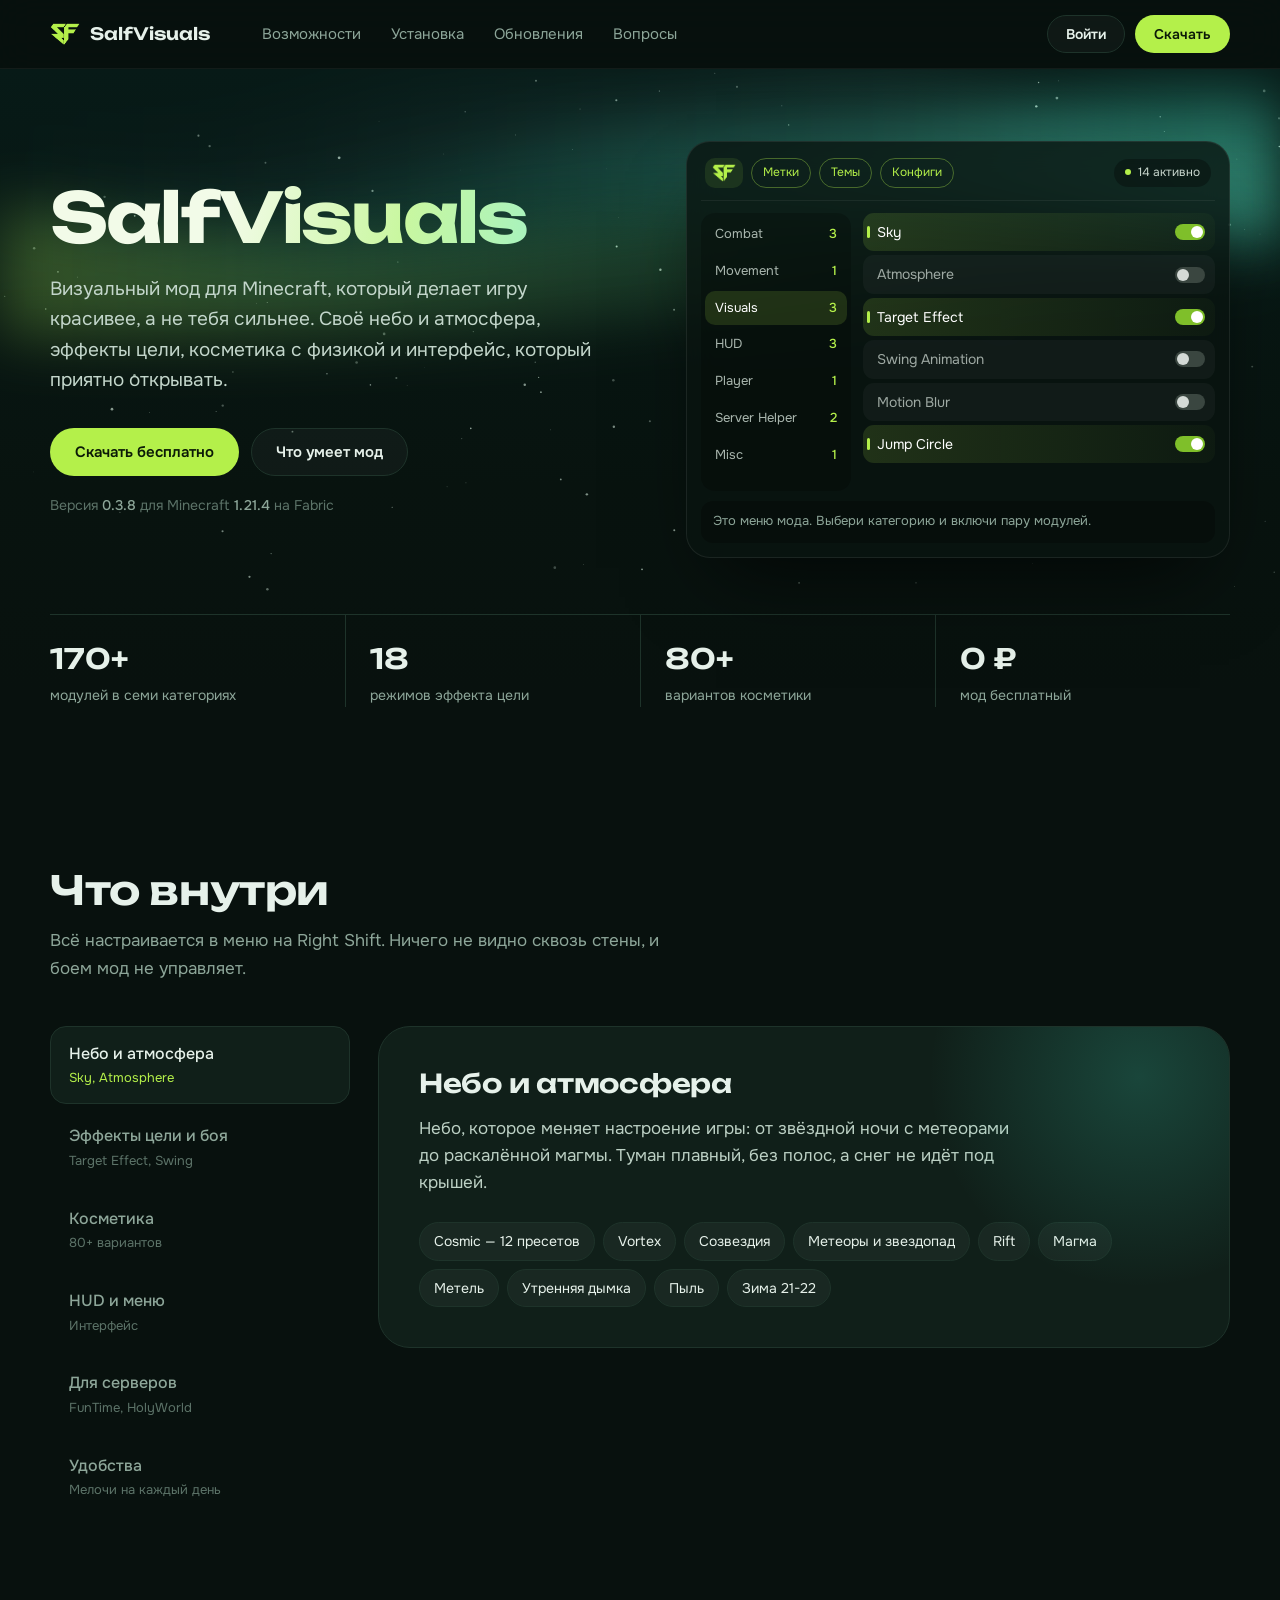
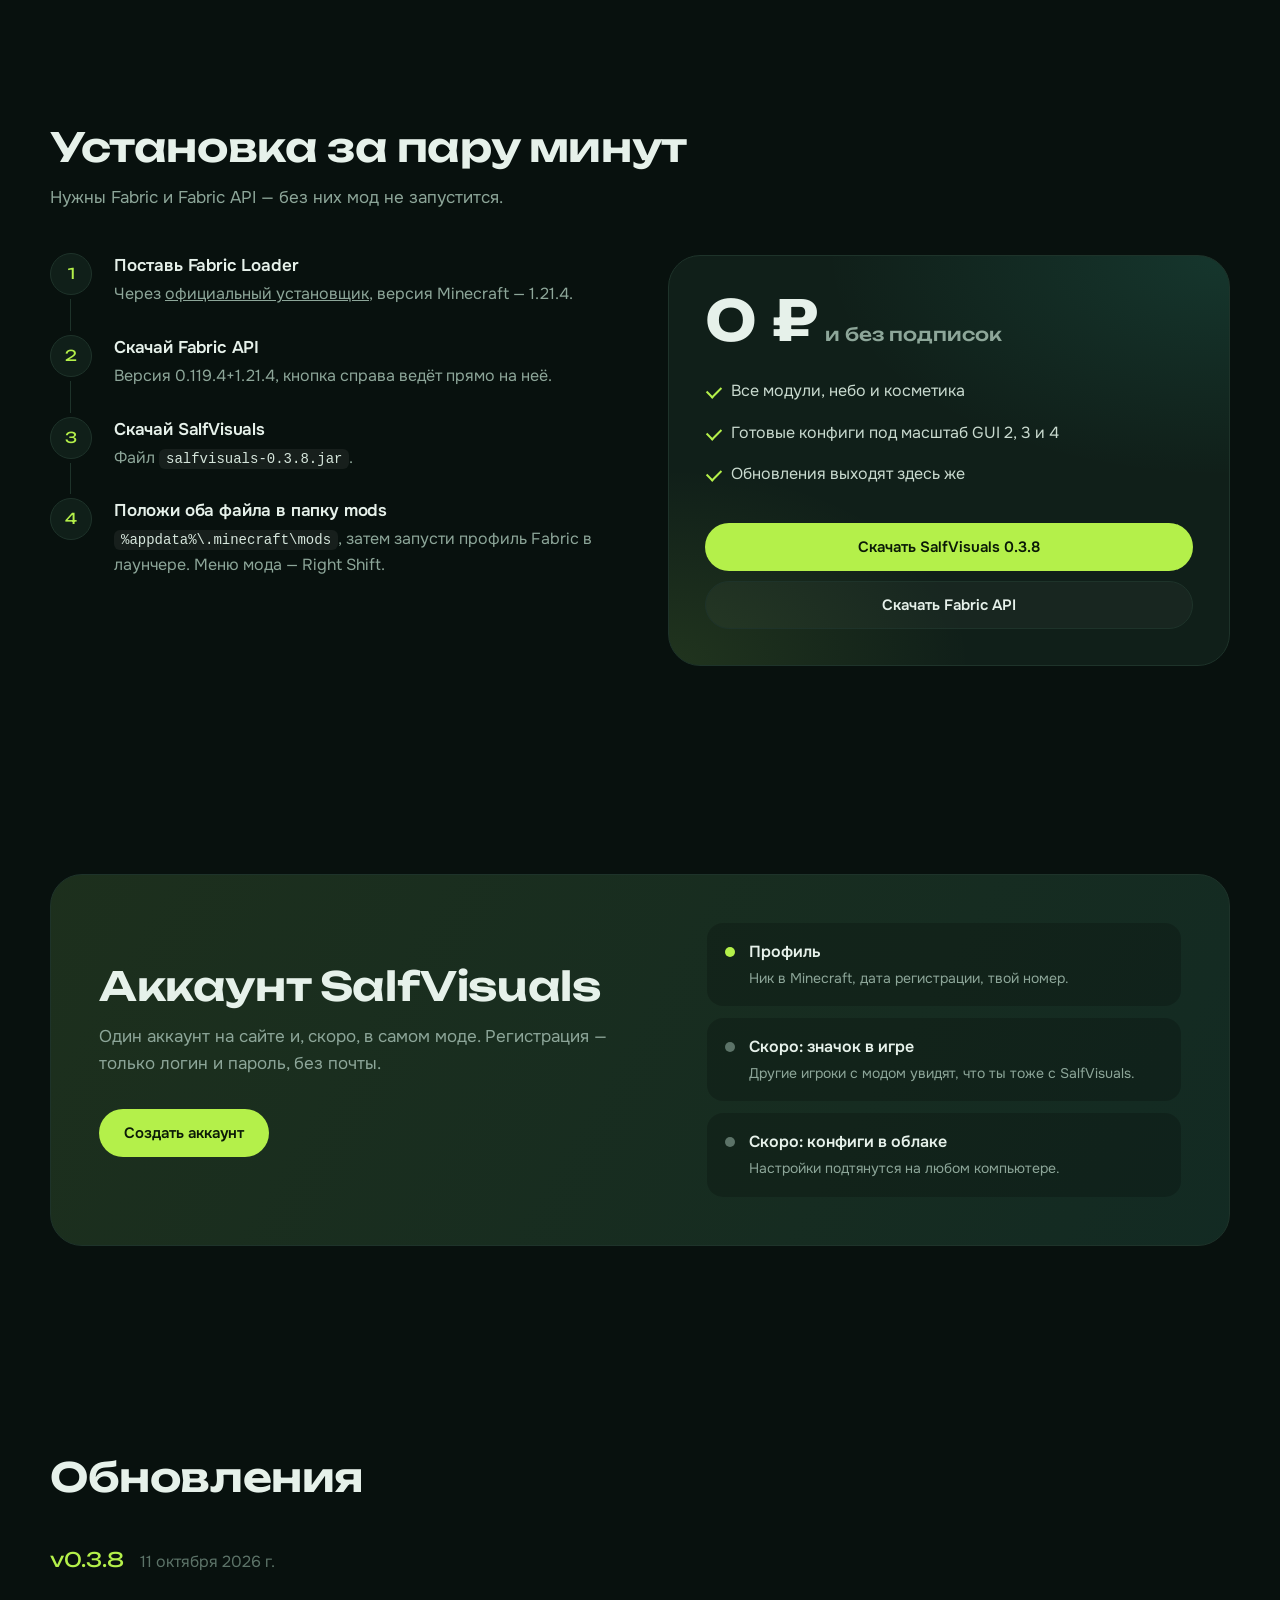
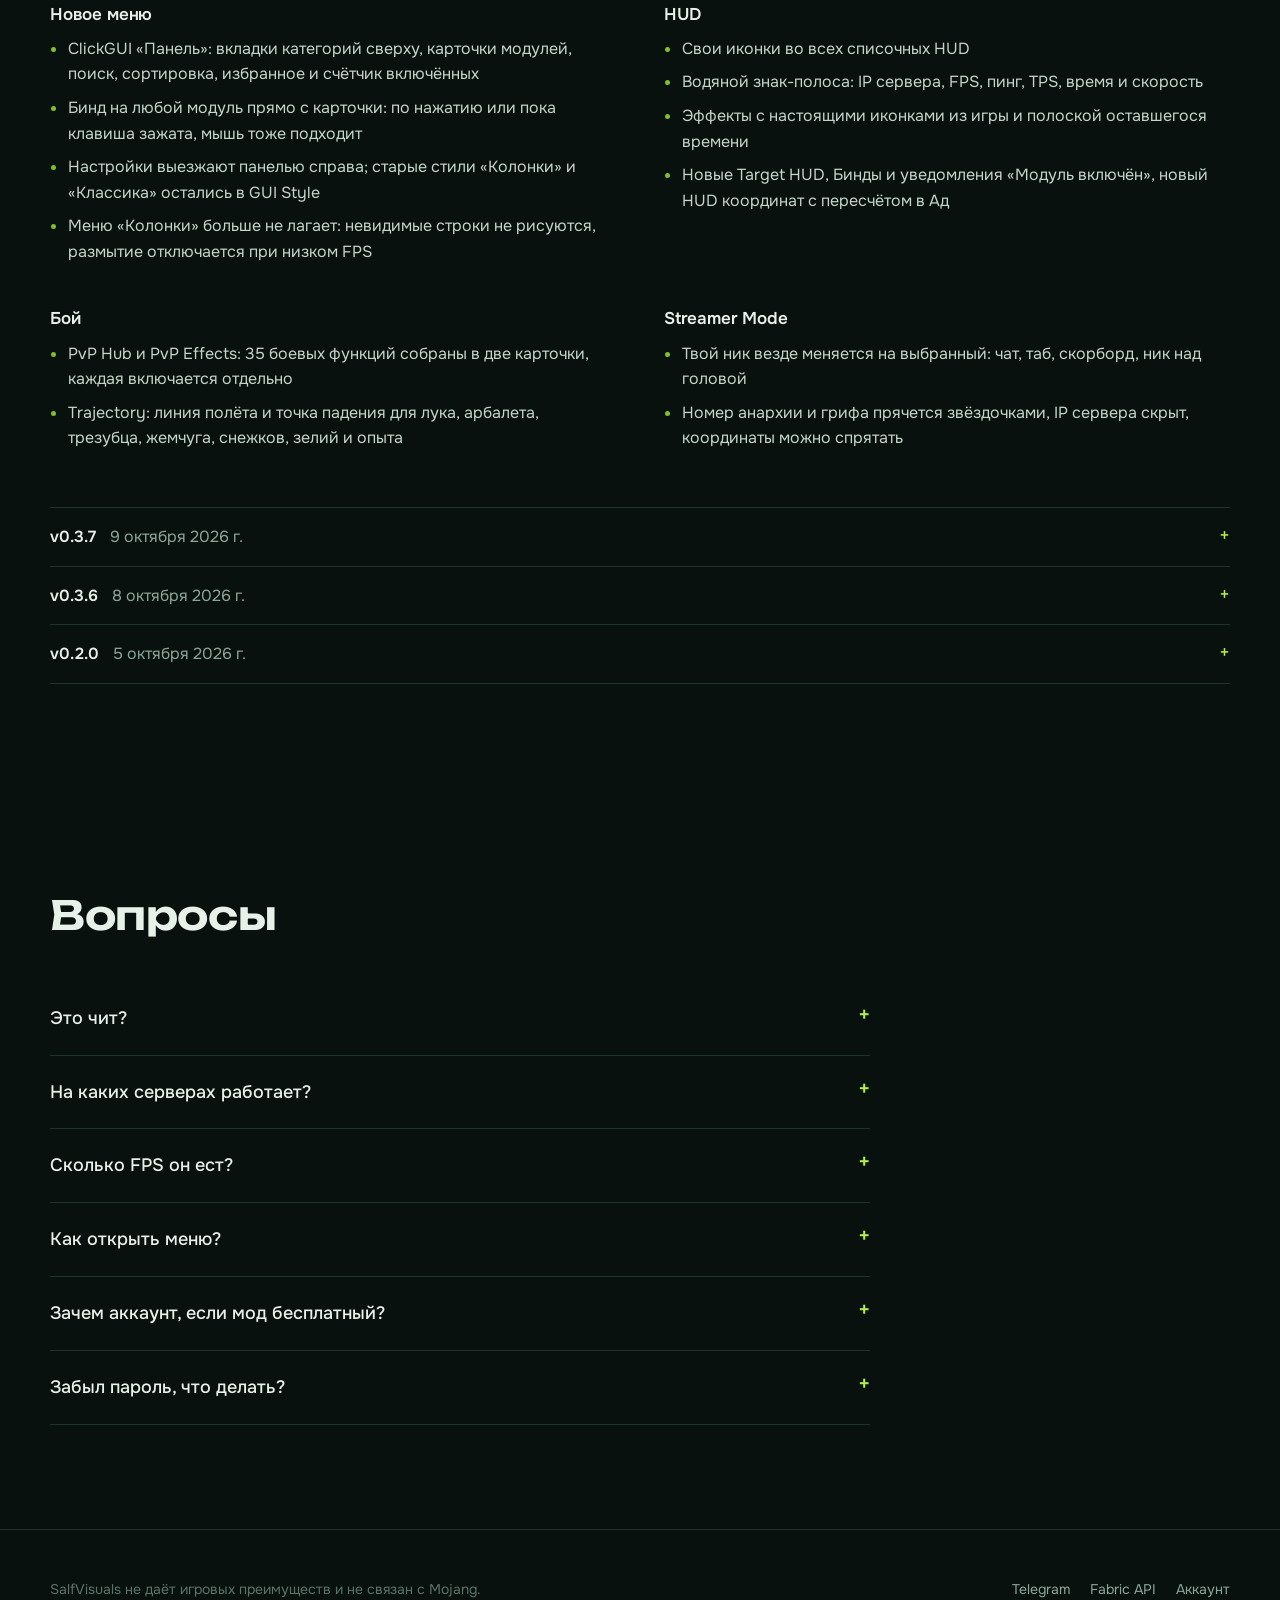
==== commit 7c46fd23: "Add files via upload" ====
--- a/index.html
+++ b/index.html
@@ -233,6 +233,6 @@
 <div class="toasts" id="toasts" aria-live="polite"></div>
 
 <script src="app.js?v=4.0"></script>
-<script src="home.js?v=4.0"></script>
+<script src="home.js?v=4.1"></script>
 </body>
 </html>
